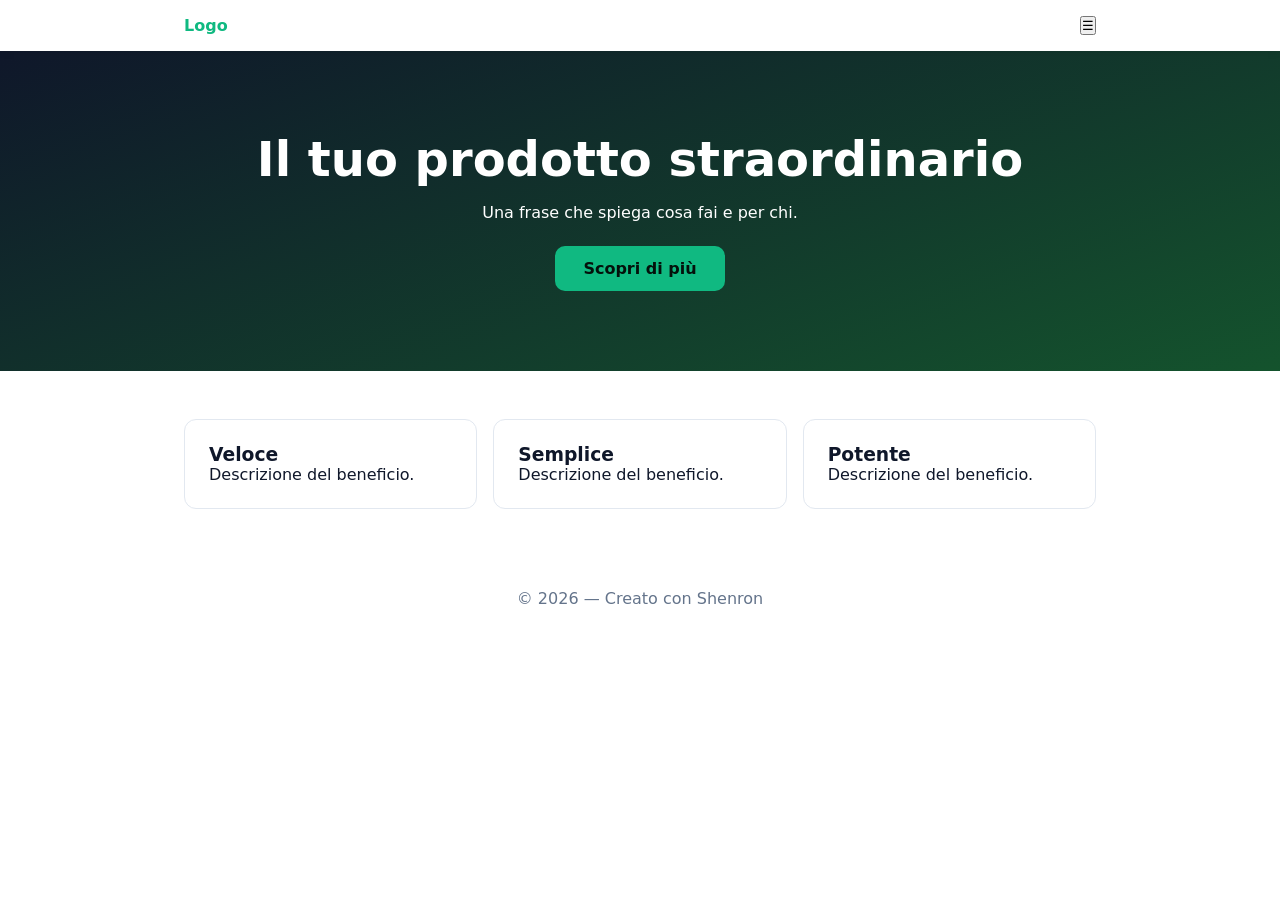
==== index.html @ f8d14a97 "Commit iniziale da Shenron" ====
<!DOCTYPE html>
<html lang="it">
<head>
<meta charset="UTF-8">
<meta name="viewport" content="width=device-width, initial-scale=1.0">
<title>Landing</title>
<link rel="stylesheet" href="style.css">
</head>
<body>
<header>
<nav><span class="logo">Logo</span><button class="menu-btn" aria-label="Menu">☰</button></nav>
</header>
<section class="hero">
<h1>Il tuo prodotto straordinario</h1>
<p>Una frase che spiega cosa fai e per chi.</p>
<a class="cta" href="#features">Scopri di più</a>
</section>
<section id="features" class="grid">
<div class="card"><h3>Veloce</h3><p>Descrizione del beneficio.</p></div>
<div class="card"><h3>Semplice</h3><p>Descrizione del beneficio.</p></div>
<div class="card"><h3>Potente</h3><p>Descrizione del beneficio.</p></div>
</section>
<footer><p>© 2026 — Creato con Shenron</p></footer>
<script src="script.js"></script>
</body>
</html>
---- style.css ----
* { margin: 0; padding: 0; box-sizing: border-box; }
body { font-family: system-ui, sans-serif; color: #0f172a; }
header { position: sticky; top: 0; background: #fff; box-shadow: 0 1px 8px rgba(0,0,0,.08); }
nav { max-width: 960px; margin: 0 auto; display: flex; justify-content: space-between; align-items: center; padding: 1rem 1.5rem; }
.logo { font-weight: 700; color: #10b981; }
.hero { text-align: center; padding: 5rem 1.5rem; background: linear-gradient(160deg, #0f172a, #14532d); color: #fff; }
.hero h1 { font-size: clamp(1.8rem, 5vw, 3rem); margin-bottom: 1rem; }
.cta { display: inline-block; margin-top: 1.5rem; background: #10b981; color: #04110b; padding: .8rem 1.8rem; border-radius: 10px; text-decoration: none; font-weight: 600; }
.grid { display: grid; gap: 1rem; grid-template-columns: repeat(auto-fit, minmax(240px, 1fr)); max-width: 960px; margin: 3rem auto; padding: 0 1.5rem; }
.card { border: 1px solid #e2e8f0; border-radius: 12px; padding: 1.5rem; }
footer { text-align: center; padding: 2rem; color: #64748b; }
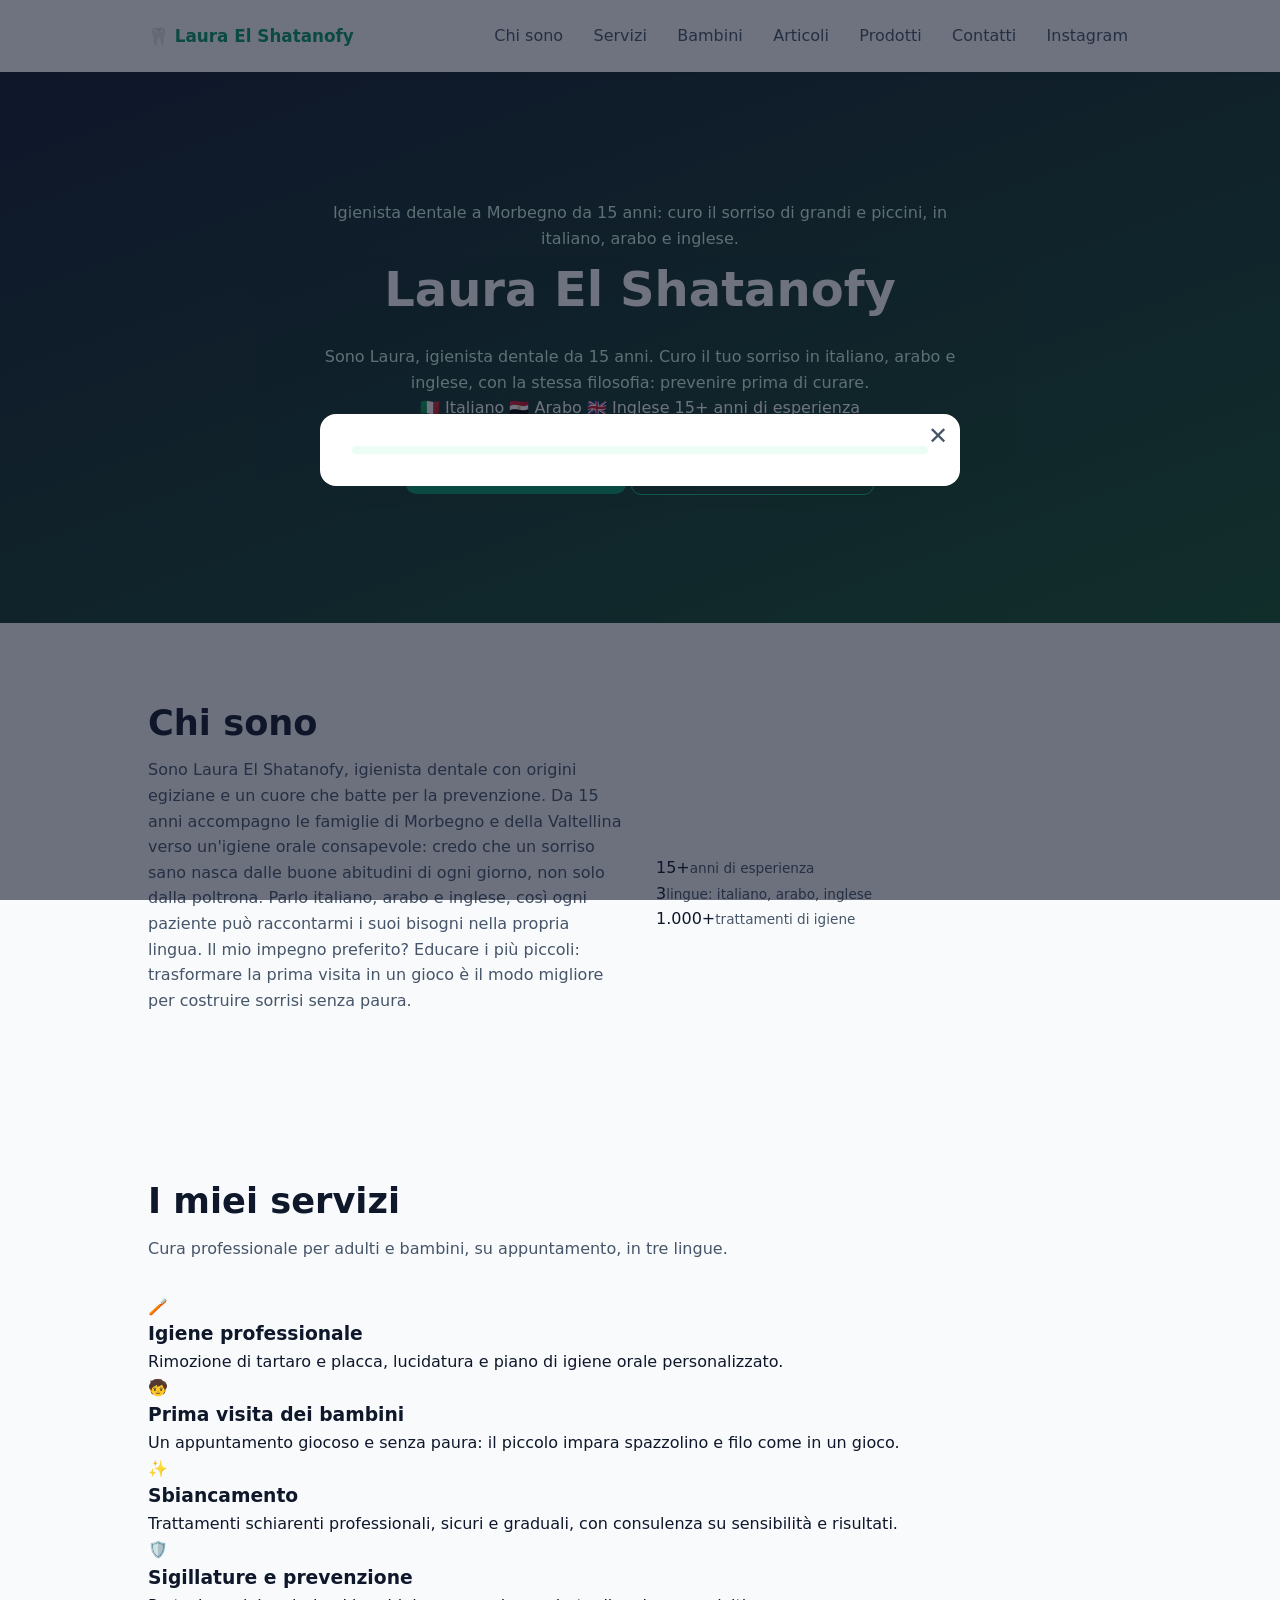
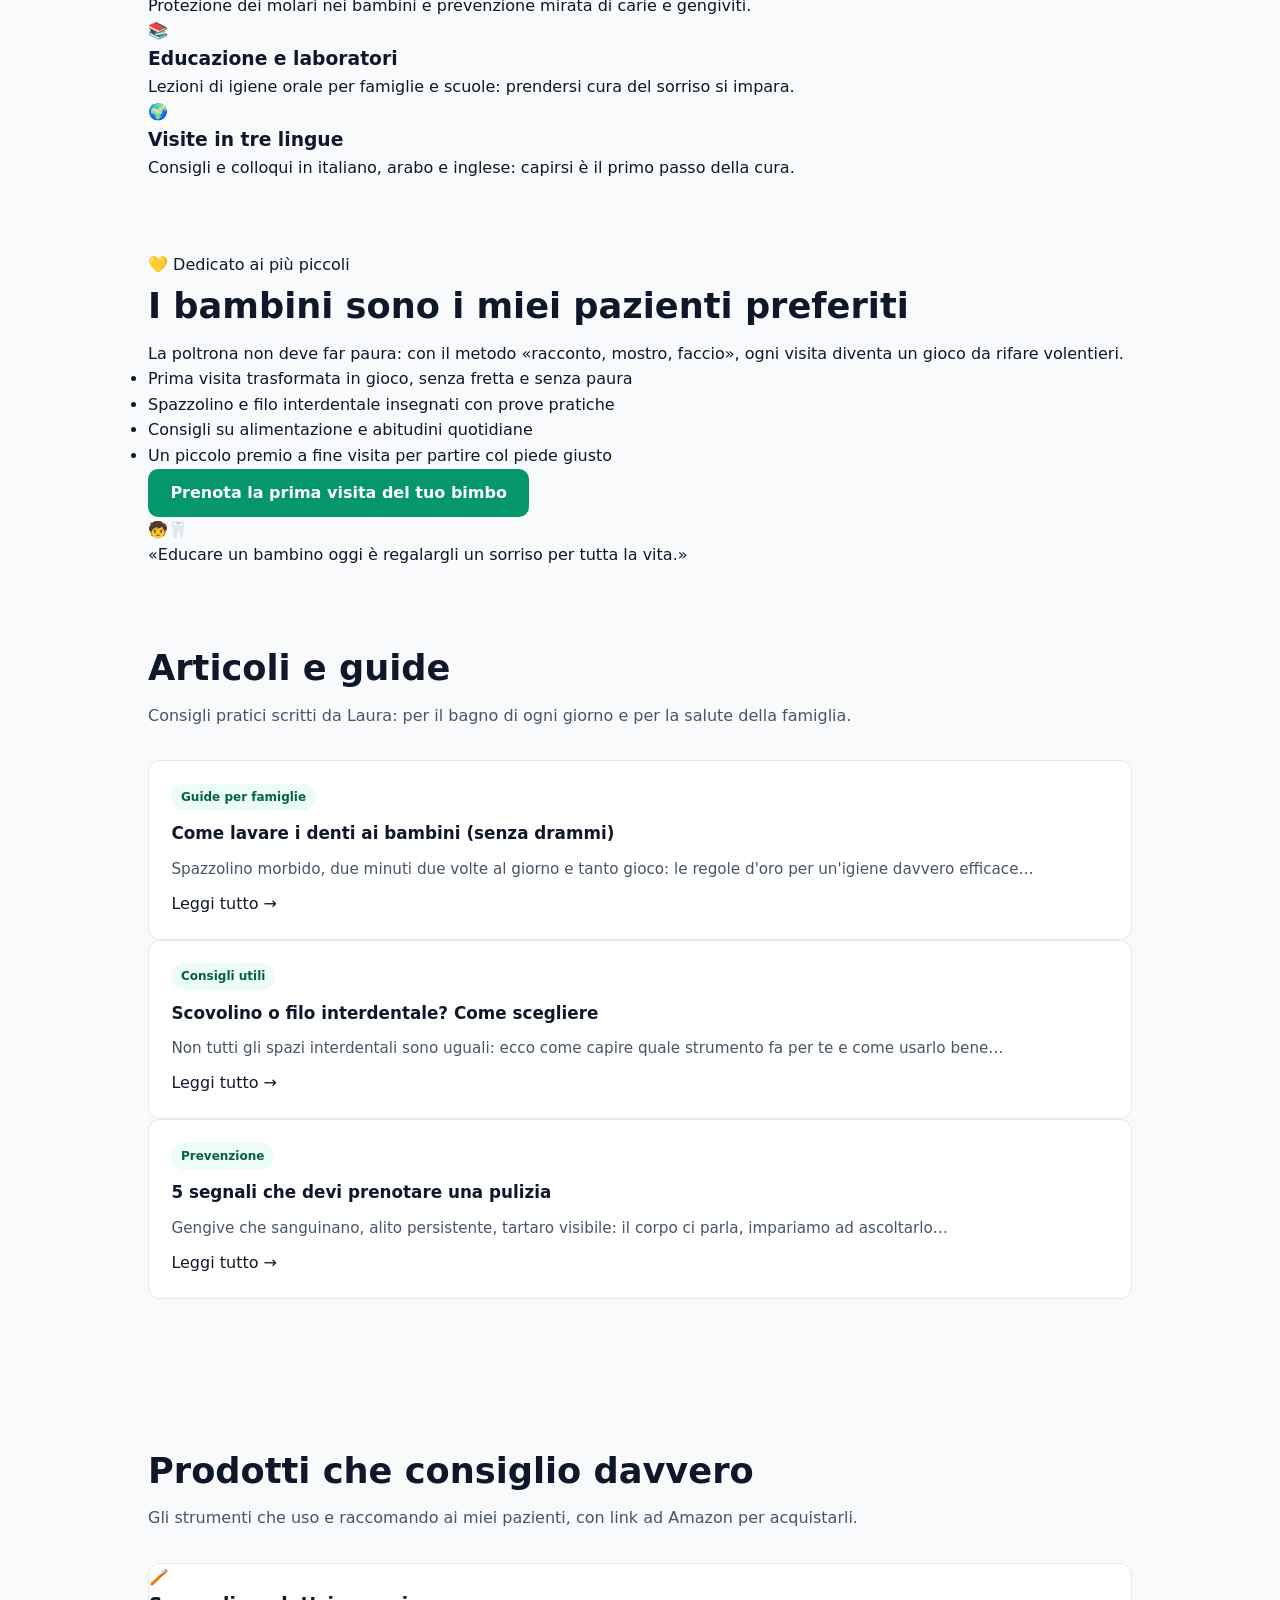
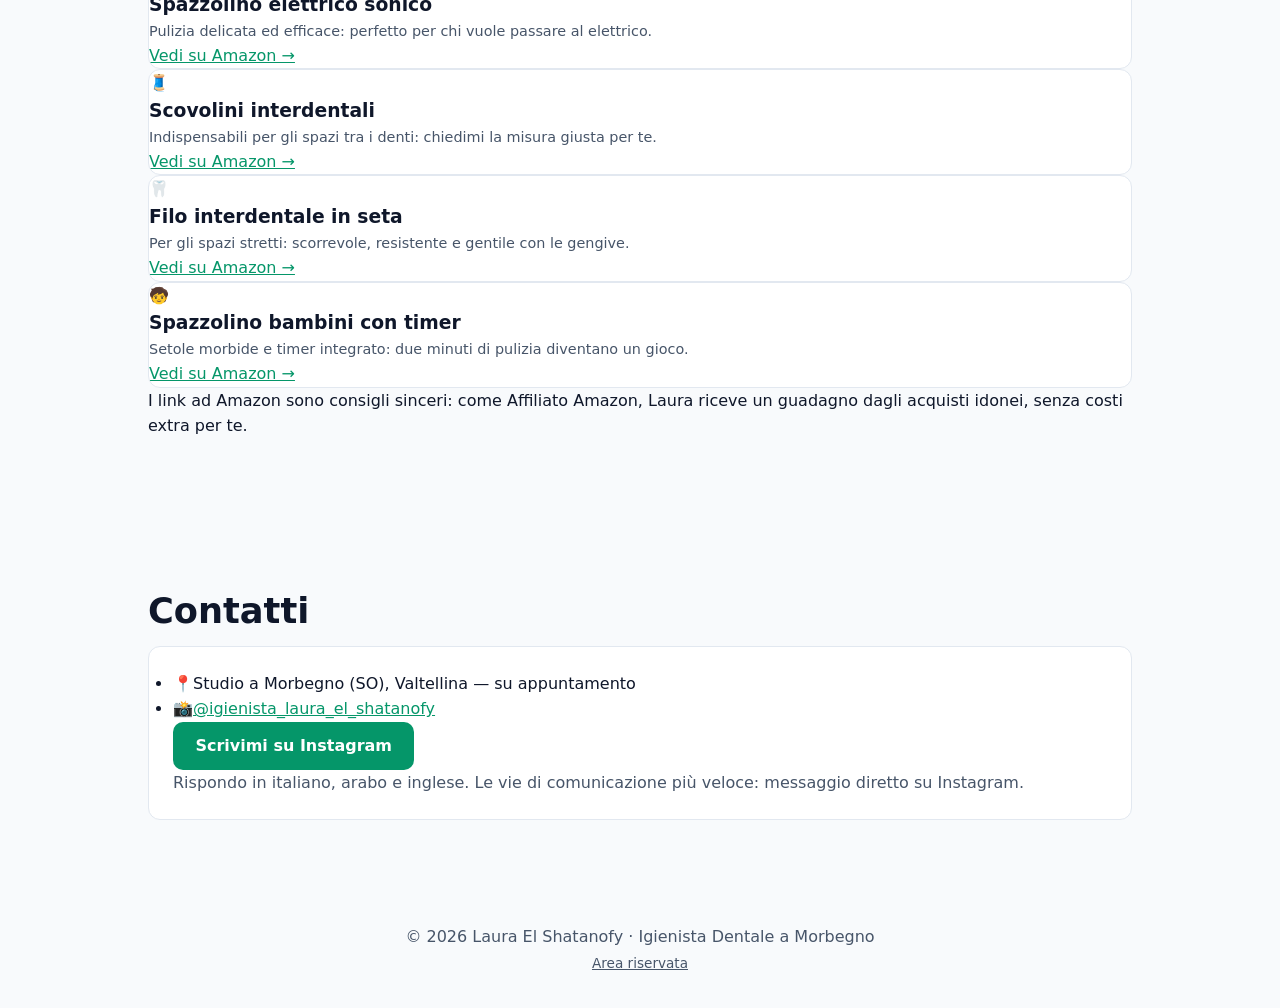
==== commit 12de2808: "Aggiornamento da Shenron" ====
--- a/index.html
+++ b/index.html
@@ -3,24 +3,203 @@
 <head>
 <meta charset="UTF-8">
 <meta name="viewport" content="width=device-width, initial-scale=1.0">
-<title>Landing</title>
+<title>Laura El Shatanofy · Igienista Dentale a Morbegno</title>
+<meta name="description" content="Laura El Shatanofy, igienista dentale a Morbegno da 15 anni. Visite in italiano, arabo e inglese, igiene per adulti e bambini, guide e consigli per un sorriso sano.">
 <link rel="stylesheet" href="style.css">
 </head>
 <body>
-<header>
-<nav><span class="logo">Logo</span><button class="menu-btn" aria-label="Menu">☰</button></nav>
+
+<header class="site-header">
+  <nav class="nav container" aria-label="Navigazione principale">
+    <a class="logo" href="#top">🦷 Laura El&nbsp;Shatanofy</a>
+    <button class="menu-btn" id="menu-btn" aria-label="Apri il menu" aria-expanded="false" aria-controls="nav-links">☰</button>
+    <div class="nav-links" id="nav-links">
+      <a class="nav-link" href="#chi-sono">Chi sono</a>
+      <a class="nav-link" href="#servizi">Servizi</a>
+      <a class="nav-link" href="#bambini">Bambini</a>
+      <a class="nav-link" href="#articoli">Articoli</a>
+      <a class="nav-link" href="#prodotti">Prodotti</a>
+      <a class="nav-link" href="#contatti">Contatti</a>
+      <a class="nav-link nav-cta" href="https://www.instagram.com/igienista_laura_el_shatanofy" target="_blank" rel="noopener">Instagram</a>
+    </div>
+  </nav>
 </header>
-<section class="hero">
-<h1>Il tuo prodotto straordinario</h1>
-<p>Una frase che spiega cosa fai e per chi.</p>
-<a class="cta" href="#features">Scopri di più</a>
-</section>
-<section id="features" class="grid">
-<div class="card"><h3>Veloce</h3><p>Descrizione del beneficio.</p></div>
-<div class="card"><h3>Semplice</h3><p>Descrizione del beneficio.</p></div>
-<div class="card"><h3>Potente</h3><p>Descrizione del beneficio.</p></div>
-</section>
-<footer><p>© 2026 — Creato con Shenron</p></footer>
+
+<main id="top">
+
+  <!-- HERO -->
+  <section class="hero">
+    <p class="badge">📍 Morbegno · Valtellina</p>
+    <h1>Un sorriso sano<br>parla ogni lingua</h1>
+    <p class="hero-tagline" id="tagline">Sono Laura, igienista dentale da 15 anni. Curo il tuo sorriso in italiano, arabo e inglese, con la stessa filosofia: prevenire prima di curare.</p>
+    <div class="chips" aria-label="Lingue parlate">
+      <span class="chip">🇮🇹 Italiano</span>
+      <span class="chip">🇪🇬 Arabo</span>
+      <span class="chip">🇬🇧 Inglese</span>
+      <span class="chip">15+ anni di esperienza</span>
+    </div>
+    <div class="hero-cta">
+      <a class="btn btn--primary" href="#servizi">Scopri i servizi</a>
+      <a class="btn btn--ghost" href="https://www.instagram.com/igienista_laura_el_shatanofy" target="_blank" rel="noopener">Scrivimi su Instagram</a>
+    </div>
+  </section>
+
+  <!-- CHI SONO -->
+  <section class="section" id="chi-sono">
+    <div class="container">
+      <h2 class="section-title">Chi sono</h2>
+      <div class="about-grid">
+        <div class="about-text">
+          <p id="bio">Sono Laura El Shatanofy, igienista dentale con origini egiziane e un cuore che batte per la prevenzione. Da 15 anni accompagno le famiglie di Morbegno e della Valtellina verso un'igiene orale consapevole: credo che un sorriso sano nasca dalle buone abitudini di ogni giorno, non solo dalla poltrona.
+
+Parlo italiano, arabo e inglese, così ogni paziente può raccontarmi i suoi bisogni nella propria lingua. Il mio impegno preferito? Educare i più piccoli: trasformare la prima visita in un gioco è il modo migliore per costruire sorrisi senza paura.</p>
+        </div>
+        <div class="about-stats">
+          <div class="stat"><span class="stat-num">15+</span><span class="stat-label">anni di esperienza</span></div>
+          <div class="stat"><span class="stat-num">3</span><span class="stat-label">lingue: italiano, arabo, inglese</span></div>
+          <div class="stat"><span class="stat-num">1.000+</span><span class="stat-label">trattamenti di igiene</span></div>
+        </div>
+      </div>
+    </div>
+  </section>
+
+  <!-- SERVIZI -->
+  <section class="section section--alt" id="servizi">
+    <div class="container">
+      <h2 class="section-title">I miei servizi</h2>
+      <p class="section-sub">Cura professionale per adulti e bambini, su appuntamento, in tre lingue.</p>
+      <div class="grid">
+        <div class="card"><span class="card-icon">🪥</span><h3>Igiene professionale</h3><p>Rimozione di tartaro e placca, lucidatura e piano di igiene orale personalizzato.</p></div>
+        <div class="card"><span class="card-icon">🧒</span><h3>Prima visita dei bambini</h3><p>Un appuntamento giocoso e senza paura: il piccolo impara spazzolino e filo come in un gioco.</p></div>
+        <div class="card"><span class="card-icon">✨</span><h3>Sbiancamento</h3><p>Trattamenti schiarenti professionali, sicuri e graduali, con consulenza su sensibilità e risultati.</p></div>
+        <div class="card"><span class="card-icon">🛡️</span><h3>Sigillature e prevenzione</h3><p>Protezione dei molari nei bambini e prevenzione mirata di carie e gengiviti.</p></div>
+        <div class="card"><span class="card-icon">📚</span><h3>Educazione e laboratori</h3><p>Lezioni di igiene orale per famiglie e scuole: prendersi cura del sorriso si impara.</p></div>
+        <div class="card"><span class="card-icon">🌍</span><h3>Visite in tre lingue</h3><p>Consigli e colloqui in italiano, arabo e inglese: capirsi è il primo passo della cura.</p></div>
+      </div>
+    </div>
+  </section>
+
+  <!-- BAMBINI -->
+  <section class="kids" id="bambini">
+    <div class="container kids-grid">
+      <div>
+        <p class="badge badge--light">💛 Dedicato ai più piccoli</p>
+        <h2 class="section-title">I bambini sono i miei pazienti preferiti</h2>
+        <p class="kids-intro">La poltrona non deve far paura: con il metodo «racconto, mostro, faccio», ogni visita diventa un gioco da rifare volentieri.</p>
+        <ul class="kids-list">
+          <li>Prima visita trasformata in gioco, senza fretta e senza paura</li>
+          <li>Spazzolino e filo interdentale insegnati con prove pratiche</li>
+          <li>Consigli su alimentazione e abitudini quotidiane</li>
+          <li>Un piccolo premio a fine visita per partire col piede giusto</li>
+        </ul>
+        <a class="btn btn--primary" href="https://www.instagram.com/igienista_laura_el_shatanofy" target="_blank" rel="noopener">Prenota la prima visita del tuo bimbo</a>
+      </div>
+      <div class="kids-panel" aria-hidden="true">
+        <span class="kids-emoji">🧒🦷</span>
+        <p>«Educare un bambino oggi è regalargli un sorriso per tutta la vita.»</p>
+      </div>
+    </div>
+  </section>
+
+  <!-- ARTICOLI -->
+  <section class="section" id="articoli">
+    <div class="container">
+      <h2 class="section-title">Articoli e guide</h2>
+      <p class="section-sub">Consigli pratici scritti da Laura: per il bagno di ogni giorno e per la salute della famiglia.</p>
+      <div class="grid" id="articoli-grid">
+        <article class="article-card" data-id="a1" tabindex="0" role="button" aria-label="Leggi: Come lavare i denti ai bambini (senza drammi)">
+          <p class="article-tag">Guide per famiglie</p>
+          <h3 class="article-title">Come lavare i denti ai bambini (senza drammi)</h3>
+          <p class="article-excerpt">Spazzolino morbido, due minuti due volte al giorno e tanto gioco: le regole d'oro per un'igiene davvero efficace…</p>
+          <span class="article-more">Leggi tutto →</span>
+        </article>
+        <article class="article-card" data-id="a2" tabindex="0" role="button" aria-label="Leggi: Scovolino o filo interdentale? Come scegliere">
+          <p class="article-tag">Consigli utili</p>
+          <h3 class="article-title">Scovolino o filo interdentale? Come scegliere</h3>
+          <p class="article-excerpt">Non tutti gli spazi interdentali sono uguali: ecco come capire quale strumento fa per te e come usarlo bene…</p>
+          <span class="article-more">Leggi tutto →</span>
+        </article>
+        <article class="article-card" data-id="a3" tabindex="0" role="button" aria-label="Leggi: 5 segnali che devi prenotare una pulizia">
+          <p class="article-tag">Prevenzione</p>
+          <h3 class="article-title">5 segnali che devi prenotare una pulizia</h3>
+          <p class="article-excerpt">Gengive che sanguinano, alito persistente, tartaro visibile: il corpo ci parla, impariamo ad ascoltarlo…</p>
+          <span class="article-more">Leggi tutto →</span>
+        </article>
+      </div>
+      <p class="empty" id="articoli-empty" hidden>Nessun articolo pubblicato per ora: torna presto a trovarmi! 😊</p>
+    </div>
+  </section>
+
+  <!-- PRODOTTI CONSIGLIATI -->
+  <section class="section section--alt" id="prodotti">
+    <div class="container">
+      <h2 class="section-title">Prodotti che consiglio davvero</h2>
+      <p class="section-sub">Gli strumenti che uso e raccomando ai miei pazienti, con link ad Amazon per acquistarli.</p>
+      <div class="grid" id="prodotti-grid">
+        <article class="product-card">
+          <div class="product-icon">🪥</div>
+          <h3 class="product-name">Spazzolino elettrico sonico</h3>
+          <p class="product-desc">Pulizia delicata ed efficace: perfetto per chi vuole passare al elettrico.</p>
+          <a class="product-link" href="https://www.amazon.it/s?k=spazzolino+elettrico+sonico" target="_blank" rel="noopener nofollow">Vedi su Amazon →</a>
+        </article>
+        <article class="product-card">
+          <div class="product-icon">🧵</div>
+          <h3 class="product-name">Scovolini interdentali</h3>
+          <p class="product-desc">Indispensabili per gli spazi tra i denti: chiedimi la misura giusta per te.</p>
+          <a class="product-link" href="https://www.amazon.it/s?k=scovolini+interdentali" target="_blank" rel="noopener nofollow">Vedi su Amazon →</a>
+        </article>
+        <article class="product-card">
+          <div class="product-icon">🦷</div>
+          <h3 class="product-name">Filo interdentale in seta</h3>
+          <p class="product-desc">Per gli spazi stretti: scorrevole, resistente e gentile con le gengive.</p>
+          <a class="product-link" href="https://www.amazon.it/s?k=filo+interdentale" target="_blank" rel="noopener nofollow">Vedi su Amazon →</a>
+        </article>
+        <article class="product-card">
+          <div class="product-icon">🧒</div>
+          <h3 class="product-name">Spazzolino bambini con timer</h3>
+          <p class="product-desc">Setole morbide e timer integrato: due minuti di pulizia diventano un gioco.</p>
+          <a class="product-link" href="https://www.amazon.it/s?k=spazzolino+bambini+timer" target="_blank" rel="noopener nofollow">Vedi su Amazon →</a>
+        </article>
+      </div>
+      <p class="affiliate-note">I link ad Amazon sono consigli sinceri: come Affiliato Amazon, Laura riceve un guadagno dagli acquisti idonei, senza costi extra per te.</p>
+    </div>
+  </section>
+
+  <!-- CONTATTI -->
+  <section class="section" id="contatti">
+    <div class="container container--narrow">
+      <h2 class="section-title">Contatti</h2>
+      <div class="contact-card">
+        <ul class="contact-list">
+          <li class="contact-row"><span class="contact-icon">📍</span><span>Studio a Morbegno (SO), Valtellina — su appuntamento</span></li>
+          <li class="contact-row" id="tel-row" hidden><span class="contact-icon">📞</span><a id="tel-link" href=""></a></li>
+          <li class="contact-row" id="email-row" hidden><span class="contact-icon">✉️</span><a id="email-link" href=""></a></li>
+          <li class="contact-row"><span class="contact-icon">📸</span><a href="https://www.instagram.com/igienista_laura_el_shatanofy" target="_blank" rel="noopener">@igienista_laura_el_shatanofy</a></li>
+        </ul>
+        <a class="btn btn--primary" href="https://www.instagram.com/igienista_laura_el_shatanofy" target="_blank" rel="noopener">Scrivimi su Instagram</a>
+        <p class="muted">Rispondo in italiano, arabo e inglese. Le vie di comunicazione più veloce: messaggio diretto su Instagram.</p>
+      </div>
+    </div>
+  </section>
+
+</main>
+
+<footer class="site-footer">
+  <p>© 2026 Laura El Shatanofy · Igienista Dentale a Morbegno</p>
+  <a class="footer-admin" href="admin.html">Area riservata</a>
+</footer>
+
+<!-- MODALE ARTICOLO -->
+<div class="modal" id="articolo-modal" role="dialog" aria-modal="true" aria-labelledby="modal-titolo">
+  <div class="modal-card">
+    <button class="modal-close" id="modal-close" aria-label="Chiudi articolo">✕</button>
+    <p class="article-tag" id="modal-categoria"></p>
+    <h3 id="modal-titolo"></h3>
+    <p class="article-date" id="modal-data"></p>
+    <div class="modal-body" id="modal-testo"></div>
+  </div>
+</div>
+
 <script src="script.js"></script>
 </body>
 </html>
--- a/style.css
+++ b/style.css
@@ -1,11 +1,146 @@
+/* ============ RESET & DESIGN SYSTEM ============ */
+:root {
+  --accent: #10b981;
+  --accent-strong: #059669;
+  --accent-dark: #14532d;
+  --ink: #0f172a;
+  --ink-soft: #475569;
+  --bg: #f8fafc;
+  --card: #ffffff;
+  --line: #e2e8f0;
+  --danger: #b91c1c;
+  --radius: 12px;
+  --shadow: 0 2px 12px rgba(15, 23, 42, .08);
+}
 * { margin: 0; padding: 0; box-sizing: border-box; }
-body { font-family: system-ui, sans-serif; color: #0f172a; }
-header { position: sticky; top: 0; background: #fff; box-shadow: 0 1px 8px rgba(0,0,0,.08); }
-nav { max-width: 960px; margin: 0 auto; display: flex; justify-content: space-between; align-items: center; padding: 1rem 1.5rem; }
-.logo { font-weight: 700; color: #10b981; }
-.hero { text-align: center; padding: 5rem 1.5rem; background: linear-gradient(160deg, #0f172a, #14532d); color: #fff; }
+body { font-family: system-ui, sans-serif; color: var(--ink); background: var(--bg); line-height: 1.6; }
+img { max-width: 100%; display: block; }
+button { font: inherit; cursor: pointer; }
+a { color: var(--accent-strong); }
+a:focus-visible, button:focus-visible { outline: 3px solid var(--accent-strong); outline-offset: 2px; border-radius: 6px; }
+
+/* ============ UTILITIES ============ */
+.container { max-width: 1024px; margin: 0 auto; padding: 0 1.25rem; }
+.section { padding: 3.5rem 0; }
+.section-title { font-size: clamp(1.5rem, 4vw, 2.2rem); margin-bottom: .4rem; }
+.section-sub { color: var(--ink-soft); margin-bottom: 2rem; }
+.muted { color: var(--ink-soft); }
+.hint { font-size: .85rem; color: var(--ink-soft); }
+.msg { padding: .6rem .9rem; border-radius: 8px; font-size: .9rem; background: #ecfdf5; color: #065f46; margin-top: .75rem; }
+.msg--err { background: #fef2f2; color: #991b1b; }
+.empty { color: var(--ink-soft); font-style: italic; padding: .75rem 0; }
+
+/* ============ BOTTONI ============ */
+.btn { display: inline-block; background: var(--accent); color: #04110b; padding: .7rem 1.4rem; border: none; border-radius: 10px; font-weight: 600; text-decoration: none; text-align: center; transition: transform .2s ease-out, background .2s ease-out, color .2s ease-out; }
+.btn:hover { background: var(--accent-strong); color: #fff; transform: translateY(-2px); }
+.btn--primary { background: var(--accent-strong); color: #fff; width: 100%; }
+.btn--primary:hover { background: var(--accent-dark); }
+.btn--ghost { background: transparent; border: 1.5px solid var(--accent); color: var(--accent-strong); }
+.btn--ghost:hover { background: var(--accent); color: #fff; }
+.btn--danger { background: transparent; border: 1.5px solid #fca5a5; color: var(--danger); }
+.btn--danger:hover { background: #fee2e2; color: var(--danger); transform: none; }
+.btn--small { padding: .4rem .8rem; font-size: .85rem; border-radius: 8px; }
+
+/* ============ HEADER SITO ============ */
+.site-header { position: sticky; top: 0; background: var(--card); box-shadow: 0 1px 8px rgba(0, 0, 0, .08); z-index: 50; }
+.nav { display: flex; flex-wrap: wrap; justify-content: space-between; align-items: center; padding: .9rem 1.25rem; gap: .5rem; }
+.logo { font-weight: 700; color: var(--accent-strong); text-decoration: none; font-size: 1.05rem; }
+.menu-btn { background: none; border: 1px solid var(--line); border-radius: 8px; font-size: 1.3rem; padding: .3rem .7rem; color: var(--ink); }
+.nav-links { display: none; flex-direction: column; width: 100%; padding: .5rem 0 1rem; }
+.nav-links.open { display: flex; }
+.nav-link { color: var(--ink-soft); text-decoration: none; padding: .55rem .25rem; transition: color .2s ease-out; }
+.nav-link:hover { color: var(--accent-strong); }
+
+/* ============ HERO ============ */
+.hero { text-align: center; padding: 5rem 1.5rem; background: linear-gradient(160deg, #0f172a, var(--accent-dark)); color: #fff; }
 .hero h1 { font-size: clamp(1.8rem, 5vw, 3rem); margin-bottom: 1rem; }
-.cta { display: inline-block; margin-top: 1.5rem; background: #10b981; color: #04110b; padding: .8rem 1.8rem; border-radius: 10px; text-decoration: none; font-weight: 600; }
-.grid { display: grid; gap: 1rem; grid-template-columns: repeat(auto-fit, minmax(240px, 1fr)); max-width: 960px; margin: 3rem auto; padding: 0 1.5rem; }
-.card { border: 1px solid #e2e8f0; border-radius: 12px; padding: 1.5rem; }
-footer { text-align: center; padding: 2rem; color: #64748b; }
+.hero p { max-width: 640px; margin: 0 auto; color: #d1fae5; }
+.hero .btn { margin-top: 1.5rem; }
+
+/* ============ ABOUT ============ */
+.about-grid { display: grid; gap: 2rem; align-items: center; }
+.about-text p { color: var(--ink-soft); margin-bottom: 1rem; }
+.about-img { border-radius: var(--radius); box-shadow: var(--shadow); object-fit: cover; width: 100%; aspect-ratio: 4 / 3; background: var(--line); }
+.stats { display: flex; flex-wrap: wrap; gap: 1.75rem; margin-top: 1.25rem; }
+.stat-number { display: block; font-size: 1.6rem; font-weight: 700; color: var(--accent-strong); }
+.stat-label { font-size: .85rem; color: var(--ink-soft); }
+.lang-badges { display: flex; flex-wrap: wrap; gap: .5rem; margin-top: .5rem; }
+.lang-badge { background: #ecfdf5; color: #065f46; padding: .3rem .8rem; border-radius: 999px; font-size: .85rem; font-weight: 600; }
+
+/* ============ ARTICOLI ============ */
+.articles-grid { display: grid; gap: 1.25rem; grid-template-columns: repeat(auto-fill, minmax(260px, 1fr)); }
+.article-card { background: var(--card); border: 1px solid var(--line); border-radius: var(--radius); padding: 1.4rem; text-align: left; display: flex; flex-direction: column; gap: .6rem; transition: transform .2s ease-out, box-shadow .2s ease-out; }
+.article-card:hover { transform: translateY(-4px); box-shadow: var(--shadow); }
+.article-tag { align-self: flex-start; background: #ecfdf5; color: #065f46; font-size: .75rem; font-weight: 600; padding: .25rem .6rem; border-radius: 999px; }
+.article-title { font-size: 1.05rem; }
+.article-excerpt { color: var(--ink-soft); font-size: .95rem; flex: 1; }
+.article-card .btn { margin-top: .5rem; }
+
+/* ============ MODALE ARTICOLO ============ */
+.modal { position: fixed; inset: 0; background: rgba(15, 23, 42, .6); display: flex; align-items: center; justify-content: center; padding: 1rem; z-index: 100; }
+.modal[hidden] { display: none; }
+.modal-card { background: var(--card); border-radius: 16px; max-width: 640px; width: 100%; max-height: 85vh; overflow-y: auto; padding: 2rem; position: relative; }
+.modal-close { position: absolute; top: .6rem; right: .75rem; background: none; border: none; font-size: 1.5rem; color: var(--ink-soft); line-height: 1; }
+.modal-title { font-size: 1.4rem; margin-bottom: .35rem; padding-right: 2rem; }
+.modal-meta { font-size: .85rem; color: var(--accent-strong); font-weight: 600; margin-bottom: 1rem; }
+.modal-body p { margin-bottom: .9rem; color: var(--ink-soft); }
+
+/* ============ PRODOTTI CONSIGLIATI ============ */
+.products-grid { display: grid; gap: 1.25rem; grid-template-columns: repeat(auto-fill, minmax(220px, 1fr)); }
+.product-card { background: var(--card); border: 1px solid var(--line); border-radius: var(--radius); overflow: hidden; display: flex; flex-direction: column; transition: transform .2s ease-out, box-shadow .2s ease-out; }
+.product-card:hover { transform: translateY(-4px); box-shadow: var(--shadow); }
+.product-img { aspect-ratio: 4 / 3; object-fit: cover; width: 100%; background: var(--line); }
+.product-body { padding: 1rem; display: flex; flex-direction: column; gap: .5rem; flex: 1; }
+.product-title { font-size: 1rem; }
+.product-desc { font-size: .9rem; color: var(--ink-soft); flex: 1; }
+.product-price { font-weight: 700; color: var(--accent-strong); }
+
+/* ============ CONTATTI & FOOTER ============ */
+.contact-grid { display: grid; gap: 1.25rem; }
+.contact-card { background: var(--card); border: 1px solid var(--line); border-radius: var(--radius); padding: 1.5rem; }
+.contact-card h3 { margin-bottom: .5rem; }
+.social-link { display: inline-flex; align-items: center; gap: .5rem; font-weight: 600; text-decoration: none; }
+.site-footer { text-align: center; padding: 2rem 1rem; color: var(--ink-soft); }
+
+/* ============ ADMIN: LOGIN ============ */
+.admin { background: var(--bg); min-height: 100vh; }
+.admin-login { display: grid; place-items: center; min-height: 100vh; padding: 1.5rem; }
+.login-card { background: var(--card); border: 1px solid var(--line); border-radius: 16px; box-shadow: var(--shadow); padding: 2rem; width: 100%; max-width: 400px; }
+.login-card h1 { font-size: 1.3rem; margin-bottom: .25rem; }
+.login-card .muted { display: block; margin-bottom: 1.25rem; font-size: .95rem; }
+.field { margin-bottom: 1rem; }
+.field label { display: block; font-weight: 600; font-size: .9rem; margin-bottom: .35rem; }
+.field input, .field textarea, .field select { width: 100%; padding: .6rem .8rem; border: 1px solid var(--line); border-radius: 8px; font: inherit; background: #fff; color: var(--ink); }
+.field input:focus-visible, .field textarea:focus-visible, .field select:focus-visible { outline: 2px solid var(--accent); outline-offset: 1px; }
+.field textarea { min-height: 130px; resize: vertical; }
+.footer-admin { text-align: center; padding: 1.5rem; color: var(--ink-soft); font-size: .85rem; }
+
+/* ============ ADMIN: PANNELLO ============ */
+.admin-shell { padding-bottom: 3rem; }
+.admin-header { display: flex; flex-wrap: wrap; gap: .75rem; justify-content: space-between; align-items: center; padding: 1rem 1.25rem; background: var(--card); border-bottom: 1px solid var(--line); position: sticky; top: 0; z-index: 40; }
+.admin-title { font-size: 1.15rem; }
+.admin-header .btn { margin: 0; }
+.admin-main { max-width: 1024px; margin: 0 auto; padding: 1.5rem 1.25rem; }
+.admin-section { background: var(--card); border: 1px solid var(--line); border-radius: var(--radius); padding: 1.5rem; margin-bottom: 1.5rem; }
+.admin-section h2 { font-size: 1.1rem; margin-bottom: 1rem; }
+.admin-grid { display: grid; gap: 1.5rem; }
+.list-item { display: flex; justify-content: space-between; gap: .75rem; align-items: flex-start; padding: .75rem 0; border-top: 1px solid var(--line); }
+.item-info { flex: 1; min-width: 0; }
+.item-title { font-weight: 600; font-size: .95rem; }
+.item-meta { font-size: .8rem; color: var(--ink-soft); }
+.item-actions { display: flex; gap: .5rem; flex-shrink: 0; }
+
+/* ============ RESPONSIVE ============ */
+@media (min-width: 768px) {
+  .menu-btn { display: none; }
+  .nav-links { display: flex; flex-direction: row; width: auto; padding: 0; gap: 1.4rem; }
+  .about-grid { grid-template-columns: 1fr 1fr; }
+  .contact-grid { grid-template-columns: 1fr 1fr; }
+  .admin-grid { grid-template-columns: 1fr 1fr; align-items: start; }
+  .hero { padding: 7rem 2rem; }
+}
+@media (min-width: 1024px) {
+  .section { padding: 4.5rem 0; }
+  .hero { padding: 8rem 2rem; }
+  .btn--primary { width: auto; min-width: 220px; }
+}
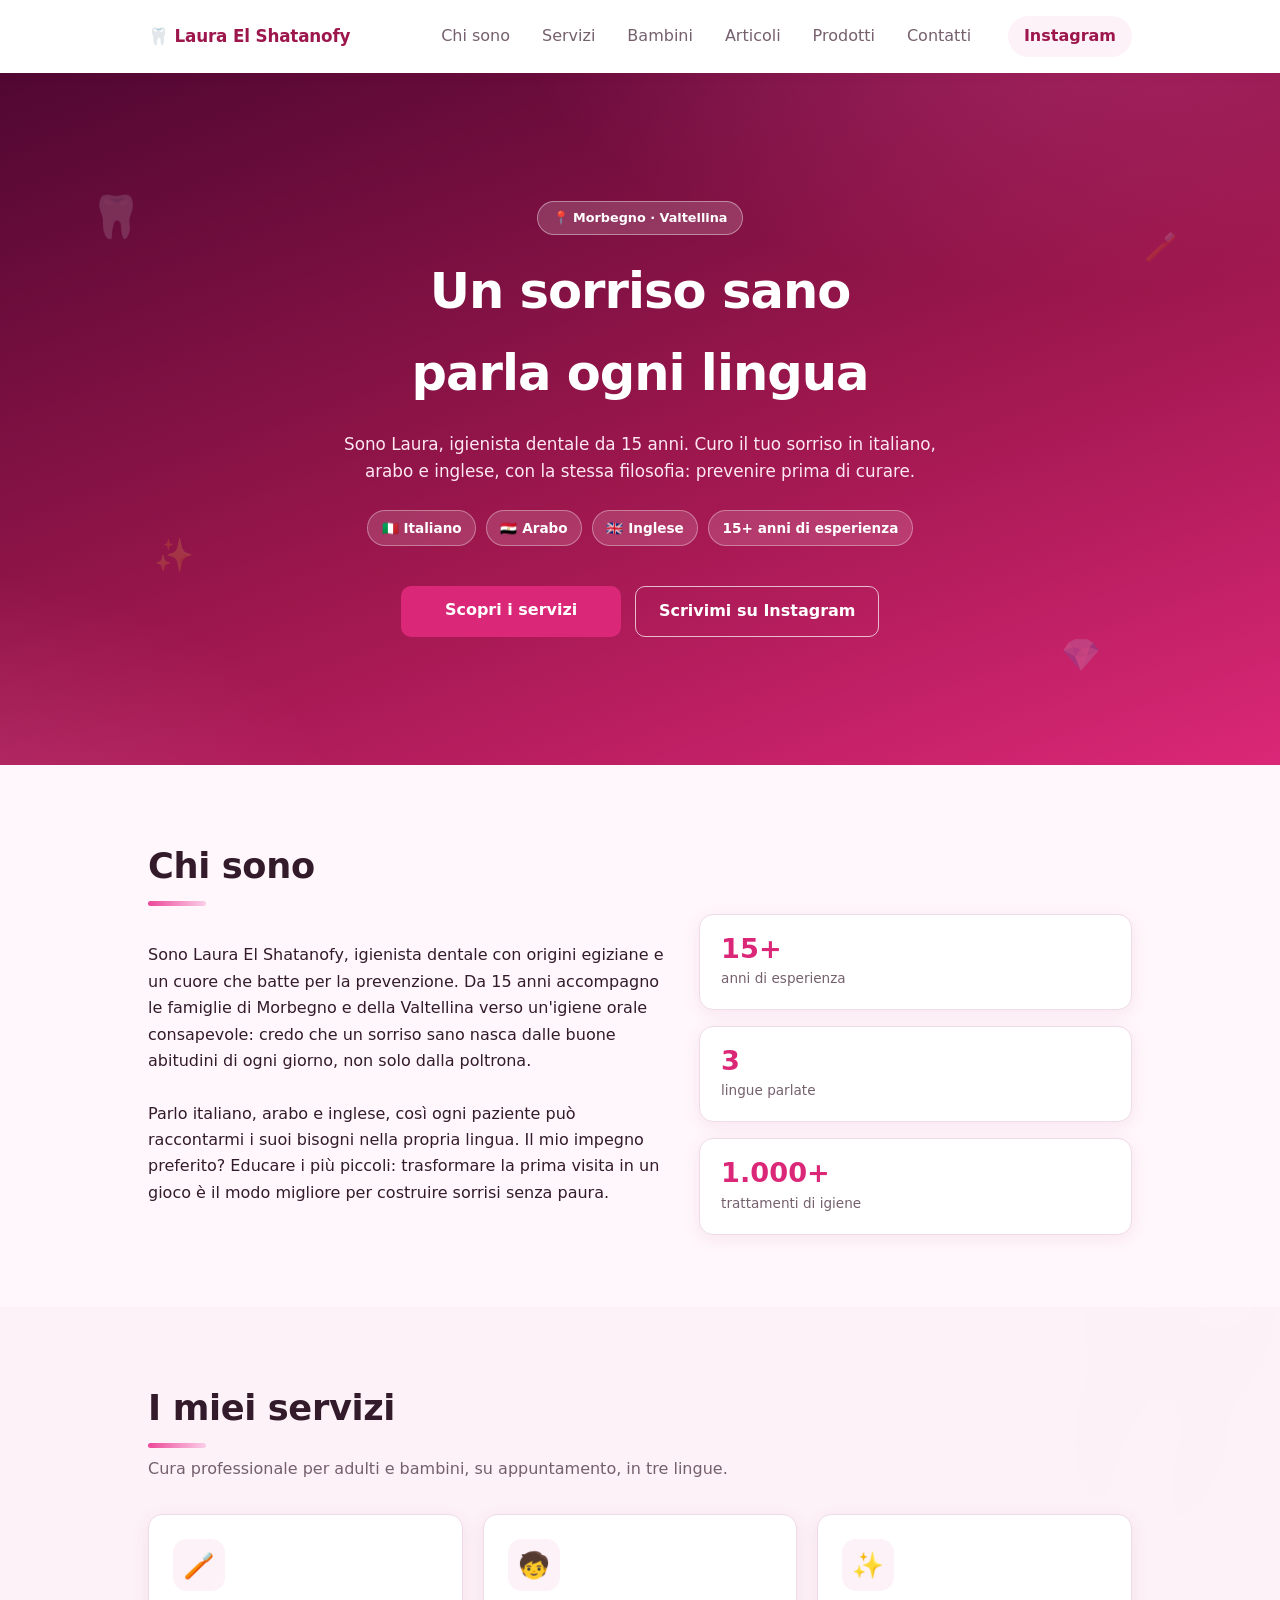
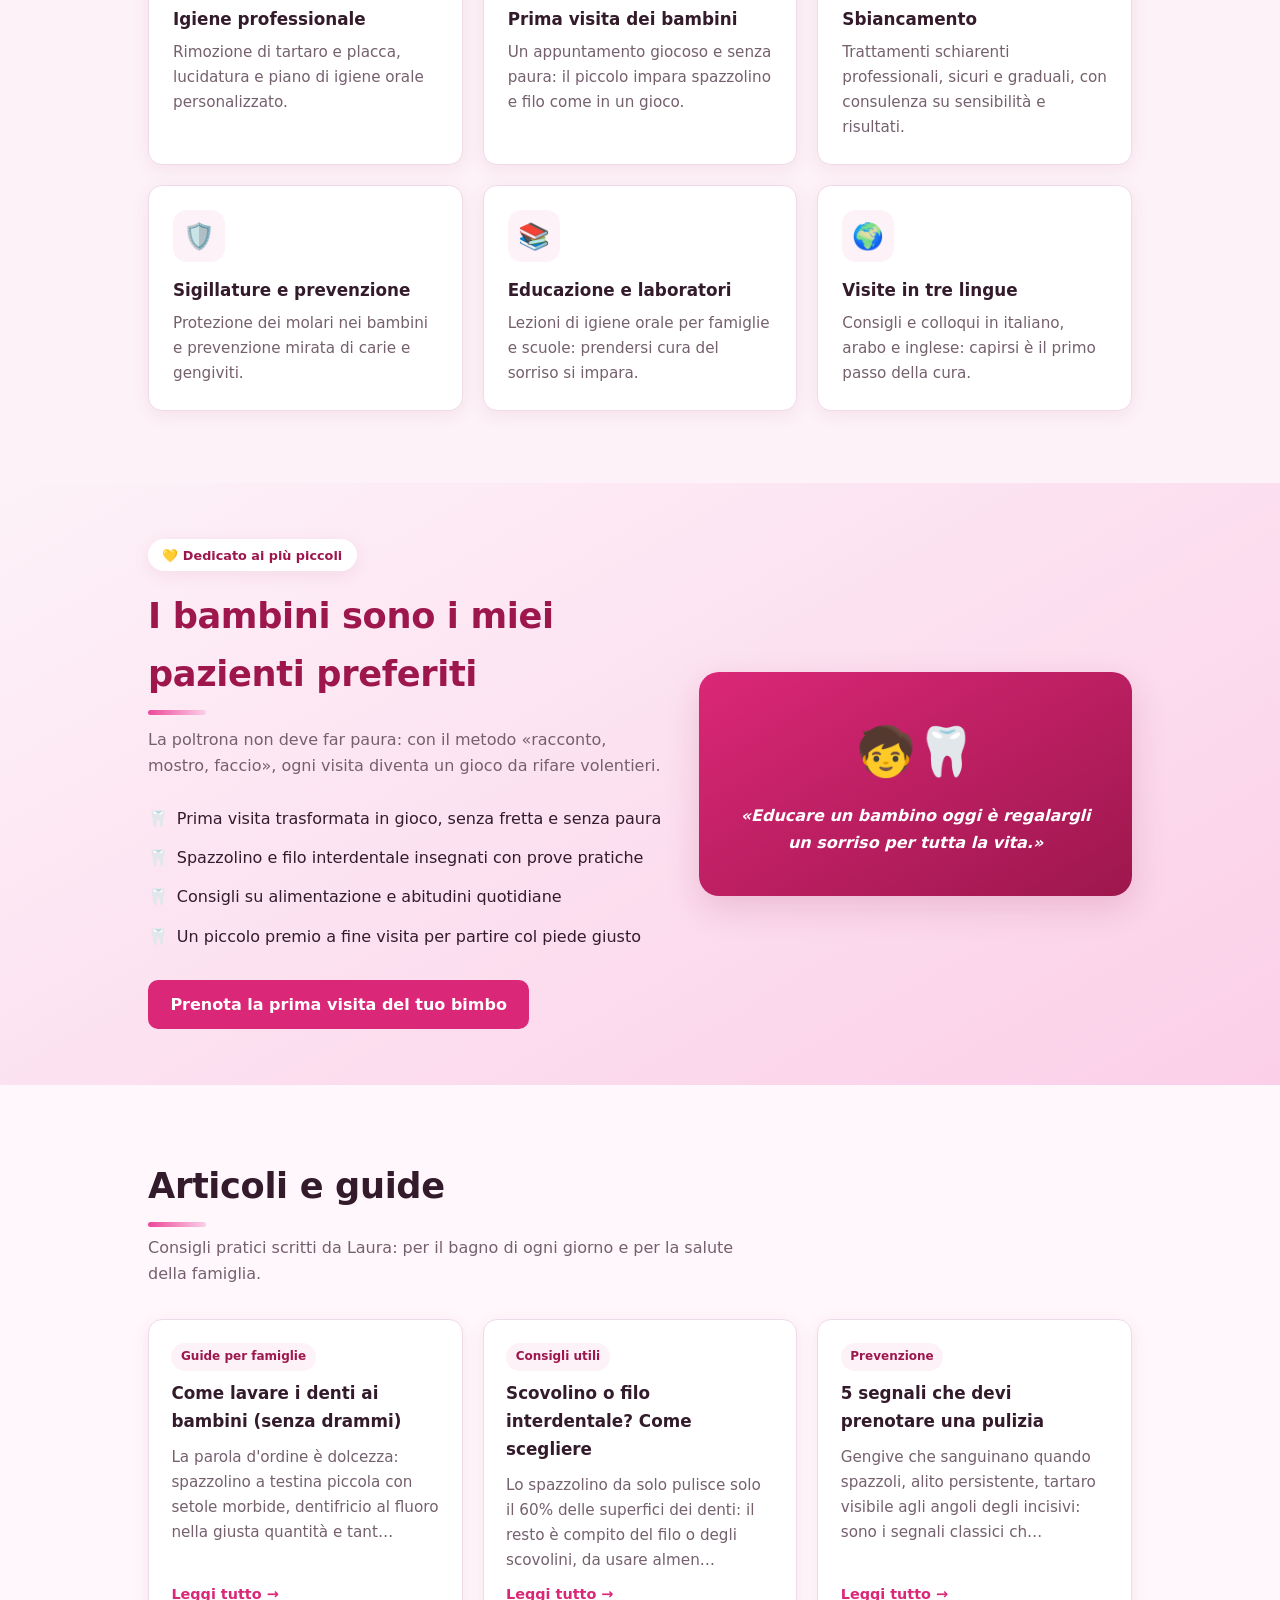
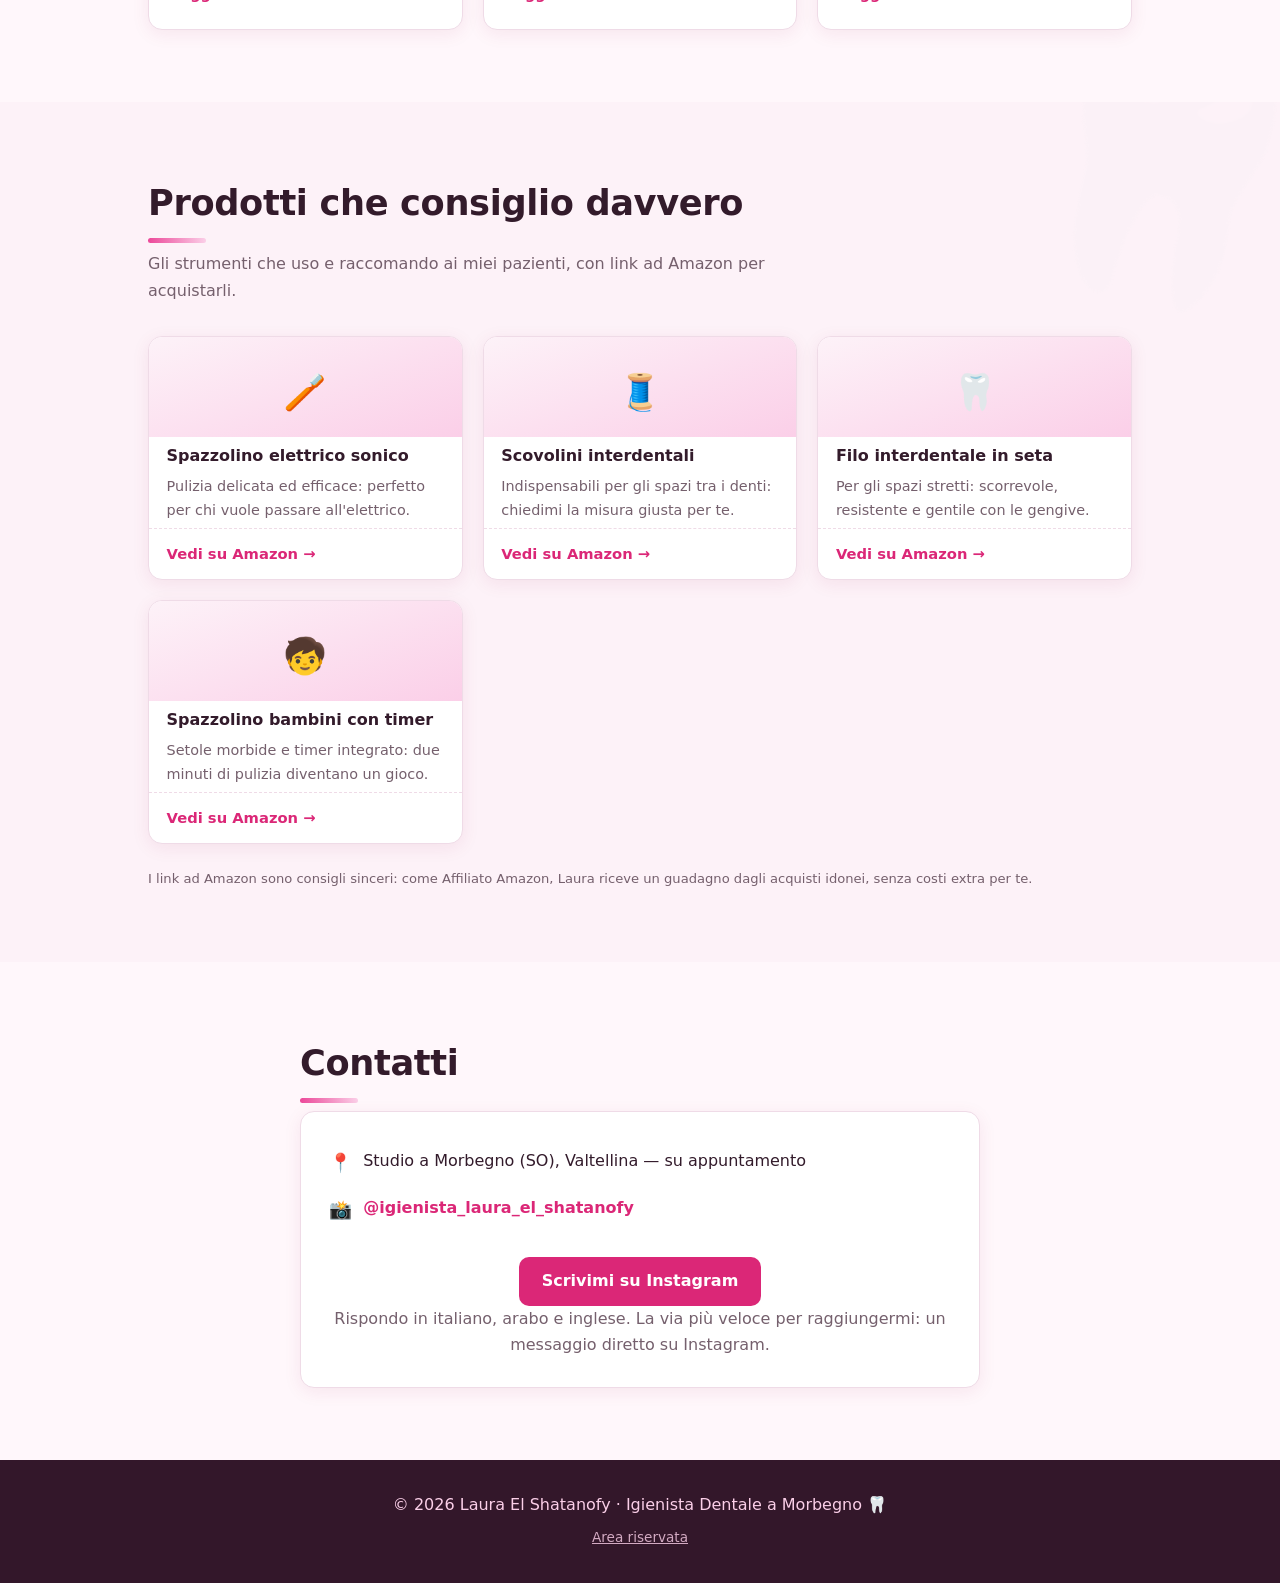
==== commit 4d0b7825: "Aggiornamento da Shenron" ====
--- a/index.html
+++ b/index.html
@@ -29,16 +29,20 @@
 
   <!-- HERO -->
   <section class="hero">
-    <p class="badge">📍 Morbegno · Valtellina</p>
-    <h1>Un sorriso sano<br>parla ogni lingua</h1>
-    <p class="hero-tagline" id="tagline">Sono Laura, igienista dentale da 15 anni. Curo il tuo sorriso in italiano, arabo e inglese, con la stessa filosofia: prevenire prima di curare.</p>
-    <div class="chips" aria-label="Lingue parlate">
+    <span class="float-tooth ft-1" aria-hidden="true">🦷</span>
+    <span class="float-tooth ft-2" aria-hidden="true">✨</span>
+    <span class="float-tooth ft-3" aria-hidden="true">🪥</span>
+    <span class="float-tooth ft-4" aria-hidden="true">💎</span>
+    <p class="badge" data-reveal>📍 Morbegno · Valtellina</p>
+    <h1 data-reveal style="--d:.08s">Un sorriso sano<br><span class="grad">parla ogni lingua</span></h1>
+    <p class="hero-tagline" id="tagline" data-reveal style="--d:.16s">Sono Laura, igienista dentale da 15 anni. Curo il tuo sorriso in italiano, arabo e inglese, con la stessa filosofia: prevenire prima di curare.</p>
+    <div class="chips" aria-label="Lingue parlate" data-reveal style="--d:.24s">
       <span class="chip">🇮🇹 Italiano</span>
       <span class="chip">🇪🇬 Arabo</span>
       <span class="chip">🇬🇧 Inglese</span>
       <span class="chip">15+ anni di esperienza</span>
     </div>
-    <div class="hero-cta">
+    <div class="hero-cta" data-reveal style="--d:.32s">
       <a class="btn btn--primary" href="#servizi">Scopri i servizi</a>
       <a class="btn btn--ghost" href="https://www.instagram.com/igienista_laura_el_shatanofy" target="_blank" rel="noopener">Scrivimi su Instagram</a>
     </div>
@@ -47,16 +51,14 @@
   <!-- CHI SONO -->
   <section class="section" id="chi-sono">
     <div class="container">
-      <h2 class="section-title">Chi sono</h2>
+      <h2 class="section-title" data-reveal>Chi sono</h2>
       <div class="about-grid">
-        <div class="about-text">
-          <p id="bio">Sono Laura El Shatanofy, igienista dentale con origini egiziane e un cuore che batte per la prevenzione. Da 15 anni accompagno le famiglie di Morbegno e della Valtellina verso un'igiene orale consapevole: credo che un sorriso sano nasca dalle buone abitudini di ogni giorno, non solo dalla poltrona.
-
-Parlo italiano, arabo e inglese, così ogni paziente può raccontarmi i suoi bisogni nella propria lingua. Il mio impegno preferito? Educare i più piccoli: trasformare la prima visita in un gioco è il modo migliore per costruire sorrisi senza paura.</p>
+        <div class="about-text" data-reveal style="--d:.1s">
+          <div id="bio"></div>
         </div>
-        <div class="about-stats">
+        <div class="about-stats" data-reveal style="--d:.2s">
           <div class="stat"><span class="stat-num">15+</span><span class="stat-label">anni di esperienza</span></div>
-          <div class="stat"><span class="stat-num">3</span><span class="stat-label">lingue: italiano, arabo, inglese</span></div>
+          <div class="stat"><span class="stat-num">3</span><span class="stat-label">lingue parlate</span></div>
           <div class="stat"><span class="stat-num">1.000+</span><span class="stat-label">trattamenti di igiene</span></div>
         </div>
       </div>
@@ -66,15 +68,15 @@
   <!-- SERVIZI -->
   <section class="section section--alt" id="servizi">
     <div class="container">
-      <h2 class="section-title">I miei servizi</h2>
-      <p class="section-sub">Cura professionale per adulti e bambini, su appuntamento, in tre lingue.</p>
+      <h2 class="section-title" data-reveal>I miei servizi</h2>
+      <p class="section-sub" data-reveal style="--d:.08s">Cura professionale per adulti e bambini, su appuntamento, in tre lingue.</p>
       <div class="grid">
-        <div class="card"><span class="card-icon">🪥</span><h3>Igiene professionale</h3><p>Rimozione di tartaro e placca, lucidatura e piano di igiene orale personalizzato.</p></div>
-        <div class="card"><span class="card-icon">🧒</span><h3>Prima visita dei bambini</h3><p>Un appuntamento giocoso e senza paura: il piccolo impara spazzolino e filo come in un gioco.</p></div>
-        <div class="card"><span class="card-icon">✨</span><h3>Sbiancamento</h3><p>Trattamenti schiarenti professionali, sicuri e graduali, con consulenza su sensibilità e risultati.</p></div>
-        <div class="card"><span class="card-icon">🛡️</span><h3>Sigillature e prevenzione</h3><p>Protezione dei molari nei bambini e prevenzione mirata di carie e gengiviti.</p></div>
-        <div class="card"><span class="card-icon">📚</span><h3>Educazione e laboratori</h3><p>Lezioni di igiene orale per famiglie e scuole: prendersi cura del sorriso si impara.</p></div>
-        <div class="card"><span class="card-icon">🌍</span><h3>Visite in tre lingue</h3><p>Consigli e colloqui in italiano, arabo e inglese: capirsi è il primo passo della cura.</p></div>
+        <div class="card" data-reveal><span class="card-icon">🪥</span><h3>Igiene professionale</h3><p>Rimozione di tartaro e placca, lucidatura e piano di igiene orale personalizzato.</p></div>
+        <div class="card" data-reveal style="--d:.08s"><span class="card-icon">🧒</span><h3>Prima visita dei bambini</h3><p>Un appuntamento giocoso e senza paura: il piccolo impara spazzolino e filo come in un gioco.</p></div>
+        <div class="card" data-reveal style="--d:.16s"><span class="card-icon">✨</span><h3>Sbiancamento</h3><p>Trattamenti schiarenti professionali, sicuri e graduali, con consulenza su sensibilità e risultati.</p></div>
+        <div class="card" data-reveal style="--d:.24s"><span class="card-icon">🛡️</span><h3>Sigillature e prevenzione</h3><p>Protezione dei molari nei bambini e prevenzione mirata di carie e gengiviti.</p></div>
+        <div class="card" data-reveal style="--d:.32s"><span class="card-icon">📚</span><h3>Educazione e laboratori</h3><p>Lezioni di igiene orale per famiglie e scuole: prendersi cura del sorriso si impara.</p></div>
+        <div class="card" data-reveal style="--d:.4s"><span class="card-icon">🌍</span><h3>Visite in tre lingue</h3><p>Consigli e colloqui in italiano, arabo e inglese: capirsi è il primo passo della cura.</p></div>
       </div>
     </div>
   </section>
@@ -82,7 +84,7 @@
   <!-- BAMBINI -->
   <section class="kids" id="bambini">
     <div class="container kids-grid">
-      <div>
+      <div data-reveal>
         <p class="badge badge--light">💛 Dedicato ai più piccoli</p>
         <h2 class="section-title">I bambini sono i miei pazienti preferiti</h2>
         <p class="kids-intro">La poltrona non deve far paura: con il metodo «racconto, mostro, faccio», ogni visita diventa un gioco da rifare volentieri.</p>
@@ -94,7 +96,7 @@
         </ul>
         <a class="btn btn--primary" href="https://www.instagram.com/igienista_laura_el_shatanofy" target="_blank" rel="noopener">Prenota la prima visita del tuo bimbo</a>
       </div>
-      <div class="kids-panel" aria-hidden="true">
+      <div class="kids-panel" aria-hidden="true" data-reveal style="--d:.15s">
         <span class="kids-emoji">🧒🦷</span>
         <p>«Educare un bambino oggi è regalargli un sorriso per tutta la vita.»</p>
       </div>
@@ -104,28 +106,9 @@
   <!-- ARTICOLI -->
   <section class="section" id="articoli">
     <div class="container">
-      <h2 class="section-title">Articoli e guide</h2>
-      <p class="section-sub">Consigli pratici scritti da Laura: per il bagno di ogni giorno e per la salute della famiglia.</p>
-      <div class="grid" id="articoli-grid">
-        <article class="article-card" data-id="a1" tabindex="0" role="button" aria-label="Leggi: Come lavare i denti ai bambini (senza drammi)">
-          <p class="article-tag">Guide per famiglie</p>
-          <h3 class="article-title">Come lavare i denti ai bambini (senza drammi)</h3>
-          <p class="article-excerpt">Spazzolino morbido, due minuti due volte al giorno e tanto gioco: le regole d'oro per un'igiene davvero efficace…</p>
-          <span class="article-more">Leggi tutto →</span>
-        </article>
-        <article class="article-card" data-id="a2" tabindex="0" role="button" aria-label="Leggi: Scovolino o filo interdentale? Come scegliere">
-          <p class="article-tag">Consigli utili</p>
-          <h3 class="article-title">Scovolino o filo interdentale? Come scegliere</h3>
-          <p class="article-excerpt">Non tutti gli spazi interdentali sono uguali: ecco come capire quale strumento fa per te e come usarlo bene…</p>
-          <span class="article-more">Leggi tutto →</span>
-        </article>
-        <article class="article-card" data-id="a3" tabindex="0" role="button" aria-label="Leggi: 5 segnali che devi prenotare una pulizia">
-          <p class="article-tag">Prevenzione</p>
-          <h3 class="article-title">5 segnali che devi prenotare una pulizia</h3>
-          <p class="article-excerpt">Gengive che sanguinano, alito persistente, tartaro visibile: il corpo ci parla, impariamo ad ascoltarlo…</p>
-          <span class="article-more">Leggi tutto →</span>
-        </article>
-      </div>
+      <h2 class="section-title" data-reveal>Articoli e guide</h2>
+      <p class="section-sub" data-reveal style="--d:.08s">Consigli pratici scritti da Laura: per il bagno di ogni giorno e per la salute della famiglia.</p>
+      <div class="grid" id="articoli-grid"></div>
       <p class="empty" id="articoli-empty" hidden>Nessun articolo pubblicato per ora: torna presto a trovarmi! 😊</p>
     </div>
   </section>
@@ -133,34 +116,9 @@
   <!-- PRODOTTI CONSIGLIATI -->
   <section class="section section--alt" id="prodotti">
     <div class="container">
-      <h2 class="section-title">Prodotti che consiglio davvero</h2>
-      <p class="section-sub">Gli strumenti che uso e raccomando ai miei pazienti, con link ad Amazon per acquistarli.</p>
-      <div class="grid" id="prodotti-grid">
-        <article class="product-card">
-          <div class="product-icon">🪥</div>
-          <h3 class="product-name">Spazzolino elettrico sonico</h3>
-          <p class="product-desc">Pulizia delicata ed efficace: perfetto per chi vuole passare al elettrico.</p>
-          <a class="product-link" href="https://www.amazon.it/s?k=spazzolino+elettrico+sonico" target="_blank" rel="noopener nofollow">Vedi su Amazon →</a>
-        </article>
-        <article class="product-card">
-          <div class="product-icon">🧵</div>
-          <h3 class="product-name">Scovolini interdentali</h3>
-          <p class="product-desc">Indispensabili per gli spazi tra i denti: chiedimi la misura giusta per te.</p>
-          <a class="product-link" href="https://www.amazon.it/s?k=scovolini+interdentali" target="_blank" rel="noopener nofollow">Vedi su Amazon →</a>
-        </article>
-        <article class="product-card">
-          <div class="product-icon">🦷</div>
-          <h3 class="product-name">Filo interdentale in seta</h3>
-          <p class="product-desc">Per gli spazi stretti: scorrevole, resistente e gentile con le gengive.</p>
-          <a class="product-link" href="https://www.amazon.it/s?k=filo+interdentale" target="_blank" rel="noopener nofollow">Vedi su Amazon →</a>
-        </article>
-        <article class="product-card">
-          <div class="product-icon">🧒</div>
-          <h3 class="product-name">Spazzolino bambini con timer</h3>
-          <p class="product-desc">Setole morbide e timer integrato: due minuti di pulizia diventano un gioco.</p>
-          <a class="product-link" href="https://www.amazon.it/s?k=spazzolino+bambini+timer" target="_blank" rel="noopener nofollow">Vedi su Amazon →</a>
-        </article>
-      </div>
+      <h2 class="section-title" data-reveal>Prodotti che consiglio davvero</h2>
+      <p class="section-sub" data-reveal style="--d:.08s">Gli strumenti che uso e raccomando ai miei pazienti, con link ad Amazon per acquistarli.</p>
+      <div class="grid grid--products" id="prodotti-grid"></div>
       <p class="affiliate-note">I link ad Amazon sono consigli sinceri: come Affiliato Amazon, Laura riceve un guadagno dagli acquisti idonei, senza costi extra per te.</p>
     </div>
   </section>
@@ -168,8 +126,8 @@
   <!-- CONTATTI -->
   <section class="section" id="contatti">
     <div class="container container--narrow">
-      <h2 class="section-title">Contatti</h2>
-      <div class="contact-card">
+      <h2 class="section-title" data-reveal>Contatti</h2>
+      <div class="contact-card" data-reveal style="--d:.1s">
         <ul class="contact-list">
           <li class="contact-row"><span class="contact-icon">📍</span><span>Studio a Morbegno (SO), Valtellina — su appuntamento</span></li>
           <li class="contact-row" id="tel-row" hidden><span class="contact-icon">📞</span><a id="tel-link" href=""></a></li>
@@ -177,7 +135,7 @@
           <li class="contact-row"><span class="contact-icon">📸</span><a href="https://www.instagram.com/igienista_laura_el_shatanofy" target="_blank" rel="noopener">@igienista_laura_el_shatanofy</a></li>
         </ul>
         <a class="btn btn--primary" href="https://www.instagram.com/igienista_laura_el_shatanofy" target="_blank" rel="noopener">Scrivimi su Instagram</a>
-        <p class="muted">Rispondo in italiano, arabo e inglese. Le vie di comunicazione più veloce: messaggio diretto su Instagram.</p>
+        <p class="muted">Rispondo in italiano, arabo e inglese. La via più veloce per raggiungermi: un messaggio diretto su Instagram.</p>
       </div>
     </div>
   </section>
@@ -185,16 +143,16 @@
 </main>
 
 <footer class="site-footer">
-  <p>© 2026 Laura El Shatanofy · Igienista Dentale a Morbegno</p>
+  <p>© 2026 Laura El Shatanofy · Igienista Dentale a Morbegno 🦷</p>
   <a class="footer-admin" href="admin.html">Area riservata</a>
 </footer>
 
 <!-- MODALE ARTICOLO -->
-<div class="modal" id="articolo-modal" role="dialog" aria-modal="true" aria-labelledby="modal-titolo">
+<div class="modal" id="articolo-modal" role="dialog" aria-modal="true" aria-labelledby="modal-titolo" aria-hidden="true">
   <div class="modal-card">
-    <button class="modal-close" id="modal-close" aria-label="Chiudi articolo">✕</button>
+    <button class="modal-close" id="modal-close" aria-label="Chiudi articolo" type="button">✕</button>
     <p class="article-tag" id="modal-categoria"></p>
-    <h3 id="modal-titolo"></h3>
+    <h3 class="modal-titolo" id="modal-titolo"></h3>
     <p class="article-date" id="modal-data"></p>
     <div class="modal-body" id="modal-testo"></div>
   </div>
--- a/style.css
+++ b/style.css
@@ -1,146 +1,483 @@
-/* ============ RESET & DESIGN SYSTEM ============ */
+/* ============================================================
+   Laura El Shatanofy — style.css
+   Design system rosa, mobile-first, animazioni leggere.
+   ============================================================ */
+
+/* ============ RESET & VARIABILI ============ */
+* { margin: 0; padding: 0; box-sizing: border-box; }
+[hidden] { display: none !important; }
+
 :root {
-  --accent: #10b981;
-  --accent-strong: #059669;
-  --accent-dark: #14532d;
-  --ink: #0f172a;
-  --ink-soft: #475569;
-  --bg: #f8fafc;
+  --accent: #ec4899;
+  --accent-strong: #db2777;
+  --accent-dark: #9d174d;
+  --accent-soft: #fbcfe8;
+  --accent-softer: #fdf2f8;
+  --ink: #331b2b;
+  --ink-soft: #75606d;
+  --bg: #fff7fb;
   --card: #ffffff;
-  --line: #e2e8f0;
+  --line: #efdbe7;
   --danger: #b91c1c;
-  --radius: 12px;
-  --shadow: 0 2px 12px rgba(15, 23, 42, .08);
-}
-* { margin: 0; padding: 0; box-sizing: border-box; }
-body { font-family: system-ui, sans-serif; color: var(--ink); background: var(--bg); line-height: 1.6; }
+  --radius: 14px;
+  --shadow: 0 4px 18px rgba(154, 23, 77, .08);
+  --shadow-lg: 0 12px 34px rgba(154, 23, 77, .16);
+}
+
+html { scroll-behavior: smooth; }
+body {
+  font-family: system-ui, -apple-system, "Segoe UI", sans-serif;
+  color: var(--ink);
+  background: var(--bg);
+  line-height: 1.65;
+}
 img { max-width: 100%; display: block; }
 button { font: inherit; cursor: pointer; }
 a { color: var(--accent-strong); }
-a:focus-visible, button:focus-visible { outline: 3px solid var(--accent-strong); outline-offset: 2px; border-radius: 6px; }
+a:focus-visible, button:focus-visible, [tabindex]:focus-visible {
+  outline: 3px solid var(--accent);
+  outline-offset: 2px;
+  border-radius: 6px;
+}
 
 /* ============ UTILITIES ============ */
 .container { max-width: 1024px; margin: 0 auto; padding: 0 1.25rem; }
+.container--narrow { max-width: 720px; }
 .section { padding: 3.5rem 0; }
-.section-title { font-size: clamp(1.5rem, 4vw, 2.2rem); margin-bottom: .4rem; }
-.section-sub { color: var(--ink-soft); margin-bottom: 2rem; }
+.section-title { font-size: clamp(1.5rem, 4vw, 2.2rem); margin-bottom: .5rem; letter-spacing: -.01em; }
+.section-title::after {
+  content: "";
+  display: block;
+  width: 58px; height: 5px;
+  border-radius: 999px;
+  margin-top: .4rem;
+  background: linear-gradient(90deg, var(--accent), var(--accent-soft));
+}
+.section-sub { color: var(--ink-soft); margin-bottom: 2rem; max-width: 620px; }
+.section--alt { background: var(--accent-softer); position: relative; overflow: hidden; }
+.section--alt::before {
+  content: "🦷";
+  position: absolute;
+  top: -3rem; right: -2rem;
+  font-size: 15rem; line-height: 1;
+  opacity: .05;
+  transform: rotate(14deg);
+  pointer-events: none;
+}
+.section--alt .section-title, .section--alt .section-sub { position: relative; }
 .muted { color: var(--ink-soft); }
 .hint { font-size: .85rem; color: var(--ink-soft); }
-.msg { padding: .6rem .9rem; border-radius: 8px; font-size: .9rem; background: #ecfdf5; color: #065f46; margin-top: .75rem; }
+.msg { padding: .6rem .9rem; border-radius: 8px; font-size: .9rem; background: var(--accent-softer); color: var(--accent-dark); margin-top: .75rem; }
+.msg:empty { display: none; }
 .msg--err { background: #fef2f2; color: #991b1b; }
 .empty { color: var(--ink-soft); font-style: italic; padding: .75rem 0; }
 
 /* ============ BOTTONI ============ */
-.btn { display: inline-block; background: var(--accent); color: #04110b; padding: .7rem 1.4rem; border: none; border-radius: 10px; font-weight: 600; text-decoration: none; text-align: center; transition: transform .2s ease-out, background .2s ease-out, color .2s ease-out; }
-.btn:hover { background: var(--accent-strong); color: #fff; transform: translateY(-2px); }
-.btn--primary { background: var(--accent-strong); color: #fff; width: 100%; }
+.btn {
+  display: inline-block;
+  background: var(--accent);
+  color: #fff;
+  padding: .7rem 1.4rem;
+  border: none; border-radius: 10px;
+  font-weight: 600; text-decoration: none; text-align: center;
+  transition: transform .2s ease-out, background .2s ease-out, box-shadow .2s ease-out;
+}
+.btn:hover { background: var(--accent-strong); transform: translateY(-2px); box-shadow: var(--shadow); }
+.btn--primary { background: var(--accent-strong); width: 100%; }
 .btn--primary:hover { background: var(--accent-dark); }
-.btn--ghost { background: transparent; border: 1.5px solid var(--accent); color: var(--accent-strong); }
-.btn--ghost:hover { background: var(--accent); color: #fff; }
+.btn--ghost { background: transparent; border: 1.5px solid rgba(255, 255, 255, .7); color: #fff; }
+.btn--ghost:hover { background: rgba(255, 255, 255, .16); }
+.btn--outline { background: var(--card); border: 1.5px solid var(--line); color: var(--accent-dark); }
+.btn--outline:hover { border-color: var(--accent); color: var(--accent-strong); background: var(--card); }
 .btn--danger { background: transparent; border: 1.5px solid #fca5a5; color: var(--danger); }
-.btn--danger:hover { background: #fee2e2; color: var(--danger); transform: none; }
+.btn--danger:hover { background: #fee2e2; color: var(--danger); transform: none; box-shadow: none; }
 .btn--small { padding: .4rem .8rem; font-size: .85rem; border-radius: 8px; }
 
-/* ============ HEADER SITO ============ */
-.site-header { position: sticky; top: 0; background: var(--card); box-shadow: 0 1px 8px rgba(0, 0, 0, .08); z-index: 50; }
+/* ============ HEADER ============ */
+.site-header {
+  position: sticky; top: 0; z-index: 50;
+  background: rgba(255, 255, 255, .92);
+  backdrop-filter: blur(8px);
+  box-shadow: 0 1px 10px rgba(154, 23, 77, .08);
+}
 .nav { display: flex; flex-wrap: wrap; justify-content: space-between; align-items: center; padding: .9rem 1.25rem; gap: .5rem; }
-.logo { font-weight: 700; color: var(--accent-strong); text-decoration: none; font-size: 1.05rem; }
-.menu-btn { background: none; border: 1px solid var(--line); border-radius: 8px; font-size: 1.3rem; padding: .3rem .7rem; color: var(--ink); }
-.nav-links { display: none; flex-direction: column; width: 100%; padding: .5rem 0 1rem; }
+.logo { font-weight: 800; color: var(--accent-dark); text-decoration: none; font-size: 1.05rem; letter-spacing: -.01em; }
+.menu-btn { background: #fff; border: 1px solid var(--line); border-radius: 10px; font-size: 1.25rem; padding: .3rem .7rem; color: var(--ink); }
+.nav-links { display: none; flex-direction: column; width: 100%; padding: .4rem 0 .8rem; }
 .nav-links.open { display: flex; }
-.nav-link { color: var(--ink-soft); text-decoration: none; padding: .55rem .25rem; transition: color .2s ease-out; }
+.nav-link { color: var(--ink-soft); text-decoration: none; padding: .55rem .3rem; font-weight: 500; transition: color .2s ease-out; }
 .nav-link:hover { color: var(--accent-strong); }
+.nav-link.nav-cta { background: var(--accent-softer); color: var(--accent-dark); border-radius: 999px; padding: .45rem 1rem; font-weight: 700; }
+.nav-link.nav-cta:hover { background: var(--accent-soft); }
 
 /* ============ HERO ============ */
-.hero { text-align: center; padding: 5rem 1.5rem; background: linear-gradient(160deg, #0f172a, var(--accent-dark)); color: #fff; }
-.hero h1 { font-size: clamp(1.8rem, 5vw, 3rem); margin-bottom: 1rem; }
-.hero p { max-width: 640px; margin: 0 auto; color: #d1fae5; }
-.hero .btn { margin-top: 1.5rem; }
-
-/* ============ ABOUT ============ */
+.hero {
+  position: relative; overflow: hidden;
+  text-align: center;
+  padding: 5rem 1.5rem;
+  color: #fff;
+  background:
+    radial-gradient(60rem 30rem at 85% -10%, rgba(236, 72, 153, .35), transparent 60%),
+    radial-gradient(50rem 28rem at -10% 110%, rgba(244, 114, 182, .25), transparent 60%),
+    linear-gradient(160deg, #500732, var(--accent-dark) 55%, var(--accent-strong));
+}
+.hero h1 { font-size: clamp(1.9rem, 5.5vw, 3.1rem); margin-bottom: 1rem; letter-spacing: -.02em; }
+.hero-tagline { max-width: 640px; margin: 0 auto; color: #fde7f2; font-size: 1.05rem; }
+.hero .btn { margin-top: .5rem; }
+.hero-cta { display: flex; flex-wrap: wrap; gap: .9rem; justify-content: center; margin-top: 2rem; }
+@media (max-width: 767px) { .hero-cta .btn { width: 100%; } }
+
+/* denti decorativi fluttuanti */
+.float-tooth {
+  position: absolute;
+  font-size: 2rem;
+  opacity: .16;
+  pointer-events: none;
+  user-select: none;
+  animation: floatY 7s ease-in-out infinite;
+}
+.float-tooth.ft-1 { top: 16%; left: 7%; font-size: 2.6rem; }
+.float-tooth:nth-of-type(2) { top: 66%; left: 12%; animation-delay: 1.4s; }
+.float-tooth:nth-of-type(3) { top: 22%; right: 8%; left: auto; animation-delay: 2.2s; font-size: 1.7rem; }
+.float-tooth:nth-of-type(4) { bottom: 12%; right: 14%; left: auto; animation-delay: .8s; }
+@keyframes floatY {
+  0%, 100% { transform: translateY(0) rotate(-6deg); }
+  50% { transform: translateY(-16px) rotate(8deg); }
+}
+
+/* ============ BADGE & CHIPS ============ */
+.badge {
+  display: inline-block;
+  background: var(--accent-soft);
+  color: var(--accent-dark);
+  font-size: .8rem; font-weight: 700;
+  padding: .35rem .9rem;
+  border-radius: 999px;
+  margin-bottom: 1rem;
+}
+.hero .badge { background: rgba(255, 255, 255, .16); border: 1px solid rgba(255, 255, 255, .4); color: #fff; }
+.badge--light { background: #fff; color: var(--accent-dark); box-shadow: var(--shadow); }
+.chips { display: flex; flex-wrap: wrap; gap: .6rem; justify-content: center; margin-top: 1.5rem; }
+.chip {
+  background: rgba(255, 255, 255, .14);
+  border: 1px solid rgba(255, 255, 255, .35);
+  color: #fff;
+  padding: .35rem .85rem;
+  border-radius: 999px;
+  font-size: .85rem; font-weight: 600;
+  transition: transform .2s ease-out, background .2s ease-out;
+}
+.chip:hover { transform: translateY(-2px); background: rgba(255, 255, 255, .26); }
+
+/* ============ REVEAL ON SCROLL ============ */
+[data-reveal] {
+  opacity: 0;
+  transform: translateY(18px);
+  transition: opacity .55s ease-out, transform .55s ease-out;
+  transition-delay: var(--d, 0s);
+}
+[data-reveal].in { opacity: 1; transform: none; }
+
+/* ============ CHI SONO ============ */
 .about-grid { display: grid; gap: 2rem; align-items: center; }
-.about-text p { color: var(--ink-soft); margin-bottom: 1rem; }
-.about-img { border-radius: var(--radius); box-shadow: var(--shadow); object-fit: cover; width: 100%; aspect-ratio: 4 / 3; background: var(--line); }
-.stats { display: flex; flex-wrap: wrap; gap: 1.75rem; margin-top: 1.25rem; }
-.stat-number { display: block; font-size: 1.6rem; font-weight: 700; color: var(--accent-strong); }
+.about-text p { color: var(--ink-soft); }
+.about-stats { display: grid; gap: 1rem; }
+.stat {
+  background: var(--card);
+  border: 1px solid var(--line);
+  border-radius: var(--radius);
+  padding: 1.1rem 1.3rem;
+  box-shadow: var(--shadow);
+  transition: transform .2s ease-out;
+}
+.stat:hover { transform: translateY(-3px); }
+.stat-num { display: block; font-size: 1.7rem; font-weight: 800; color: var(--accent-strong); line-height: 1.2; }
 .stat-label { font-size: .85rem; color: var(--ink-soft); }
-.lang-badges { display: flex; flex-wrap: wrap; gap: .5rem; margin-top: .5rem; }
-.lang-badge { background: #ecfdf5; color: #065f46; padding: .3rem .8rem; border-radius: 999px; font-size: .85rem; font-weight: 600; }
+
+/* ============ GRIGLIA SERVIZI ============ */
+.grid { display: grid; gap: 1.25rem; grid-template-columns: repeat(auto-fill, minmax(250px, 1fr)); }
+.card {
+  background: var(--card);
+  border: 1px solid var(--line);
+  border-radius: var(--radius);
+  padding: 1.5rem;
+  box-shadow: var(--shadow);
+  transition: transform .2s ease-out, box-shadow .2s ease-out, border-color .2s ease-out;
+}
+.card:hover { transform: translateY(-5px); box-shadow: var(--shadow-lg); border-color: var(--accent-soft); }
+.card-icon {
+  display: inline-grid; place-items: center;
+  width: 52px; height: 52px;
+  font-size: 1.6rem;
+  border-radius: 14px;
+  background: var(--accent-softer);
+  margin-bottom: .9rem;
+}
+.card h3 { font-size: 1.05rem; margin-bottom: .4rem; }
+.card p { font-size: .95rem; color: var(--ink-soft); }
+
+/* ============ BAMBINI ============ */
+.kids { background: linear-gradient(150deg, var(--accent-softer), var(--accent-soft)); padding: 3.5rem 0; }
+.kids-grid { display: grid; gap: 2rem; align-items: center; }
+.kids .section-title { color: var(--accent-dark); }
+.kids-intro { color: var(--ink-soft); margin: .75rem 0 1.25rem; }
+.kids-list { list-style: none; margin-bottom: 1.5rem; }
+.kids-list li { padding: .4rem 0; color: var(--ink); }
+.kids-list li::before { content: "🦷"; margin-right: .55rem; }
+.kids-panel {
+  background: linear-gradient(150deg, var(--accent-strong), var(--accent-dark));
+  color: #fff;
+  border-radius: 20px;
+  padding: 2.5rem 2rem;
+  text-align: center;
+  box-shadow: var(--shadow-lg);
+}
+.kids-emoji { display: block; font-size: 3rem; margin-bottom: .75rem; }
+.kids-panel p { font-style: italic; font-weight: 600; }
 
 /* ============ ARTICOLI ============ */
-.articles-grid { display: grid; gap: 1.25rem; grid-template-columns: repeat(auto-fill, minmax(260px, 1fr)); }
-.article-card { background: var(--card); border: 1px solid var(--line); border-radius: var(--radius); padding: 1.4rem; text-align: left; display: flex; flex-direction: column; gap: .6rem; transition: transform .2s ease-out, box-shadow .2s ease-out; }
-.article-card:hover { transform: translateY(-4px); box-shadow: var(--shadow); }
-.article-tag { align-self: flex-start; background: #ecfdf5; color: #065f46; font-size: .75rem; font-weight: 600; padding: .25rem .6rem; border-radius: 999px; }
+.article-card {
+  background: var(--card);
+  border: 1px solid var(--line);
+  border-radius: var(--radius);
+  padding: 1.4rem;
+  display: flex; flex-direction: column; gap: .6rem;
+  box-shadow: var(--shadow);
+  cursor: pointer;
+  transition: transform .2s ease-out, box-shadow .2s ease-out, border-color .2s ease-out;
+}
+.article-card:hover, .article-card:focus-visible { transform: translateY(-5px); box-shadow: var(--shadow-lg); border-color: var(--accent-soft); }
+.article-tag {
+  align-self: flex-start;
+  background: var(--accent-softer);
+  color: var(--accent-dark);
+  font-size: .75rem; font-weight: 700;
+  padding: .25rem .6rem;
+  border-radius: 999px;
+}
 .article-title { font-size: 1.05rem; }
 .article-excerpt { color: var(--ink-soft); font-size: .95rem; flex: 1; }
-.article-card .btn { margin-top: .5rem; }
+.article-more { color: var(--accent-strong); font-weight: 700; font-size: .9rem; }
+.article-card:hover .article-more { text-decoration: underline; }
+.article-date { font-size: .8rem; color: var(--ink-soft); }
 
 /* ============ MODALE ARTICOLO ============ */
-.modal { position: fixed; inset: 0; background: rgba(15, 23, 42, .6); display: flex; align-items: center; justify-content: center; padding: 1rem; z-index: 100; }
-.modal[hidden] { display: none; }
-.modal-card { background: var(--card); border-radius: 16px; max-width: 640px; width: 100%; max-height: 85vh; overflow-y: auto; padding: 2rem; position: relative; }
-.modal-close { position: absolute; top: .6rem; right: .75rem; background: none; border: none; font-size: 1.5rem; color: var(--ink-soft); line-height: 1; }
-.modal-title { font-size: 1.4rem; margin-bottom: .35rem; padding-right: 2rem; }
-.modal-meta { font-size: .85rem; color: var(--accent-strong); font-weight: 600; margin-bottom: 1rem; }
+.modal {
+  position: fixed; inset: 0; z-index: 100;
+  display: flex; align-items: center; justify-content: center;
+  padding: 1rem;
+  background: rgba(51, 27, 43, .6);
+  opacity: 0; visibility: hidden;
+  transition: opacity .25s ease-out, visibility .25s ease-out;
+}
+.modal.open { opacity: 1; visibility: visible; }
+.modal-card {
+  background: var(--card);
+  border-radius: 18px;
+  max-width: 640px; width: 100%;
+  max-height: 85vh; overflow-y: auto;
+  padding: 2rem;
+  position: relative;
+  transform: translateY(14px) scale(.97);
+  transition: transform .25s ease-out;
+}
+.modal.open .modal-card { transform: none; }
+.modal-close {
+  position: absolute; top: .7rem; right: .85rem;
+  background: var(--accent-softer);
+  border: none; border-radius: 50%;
+  width: 38px; height: 38px;
+  font-size: 1.1rem; color: var(--accent-dark);
+  transition: background .2s ease-out;
+}
+.modal-close:hover { background: var(--accent-soft); }
+.modal-card h3 { font-size: 1.35rem; margin: .4rem 0 .2rem; padding-right: 2.5rem; }
+.modal-body { margin-top: 1rem; }
 .modal-body p { margin-bottom: .9rem; color: var(--ink-soft); }
 
-/* ============ PRODOTTI CONSIGLIATI ============ */
-.products-grid { display: grid; gap: 1.25rem; grid-template-columns: repeat(auto-fill, minmax(220px, 1fr)); }
-.product-card { background: var(--card); border: 1px solid var(--line); border-radius: var(--radius); overflow: hidden; display: flex; flex-direction: column; transition: transform .2s ease-out, box-shadow .2s ease-out; }
-.product-card:hover { transform: translateY(-4px); box-shadow: var(--shadow); }
-.product-img { aspect-ratio: 4 / 3; object-fit: cover; width: 100%; background: var(--line); }
-.product-body { padding: 1rem; display: flex; flex-direction: column; gap: .5rem; flex: 1; }
-.product-title { font-size: 1rem; }
-.product-desc { font-size: .9rem; color: var(--ink-soft); flex: 1; }
-.product-price { font-weight: 700; color: var(--accent-strong); }
+/* ============ PRODOTTI ============ */
+.product-card {
+  background: var(--card);
+  border: 1px solid var(--line);
+  border-radius: var(--radius);
+  overflow: hidden;
+  display: flex; flex-direction: column;
+  box-shadow: var(--shadow);
+  transition: transform .2s ease-out, box-shadow .2s ease-out;
+}
+.product-card:hover { transform: translateY(-5px); box-shadow: var(--shadow-lg); }
+.product-icon {
+  display: grid; place-items: center;
+  font-size: 2.2rem;
+  padding: 1.6rem 0 1rem;
+  background: linear-gradient(160deg, var(--accent-softer), var(--accent-soft));
+}
+.product-name { font-size: 1rem; padding: .4rem 1.1rem 0; }
+.product-desc { font-size: .9rem; color: var(--ink-soft); padding: .35rem 1.1rem; flex: 1; }
+.product-link {
+  display: block;
+  padding: .8rem 1.1rem;
+  font-weight: 700; font-size: .92rem;
+  text-decoration: none;
+  color: var(--accent-strong);
+  border-top: 1px dashed var(--line);
+  transition: background .2s ease-out, color .2s ease-out;
+}
+.product-link:hover { background: var(--accent-softer); color: var(--accent-dark); }
+.affiliate-note { margin-top: 1.5rem; font-size: .82rem; color: var(--ink-soft); position: relative; }
 
 /* ============ CONTATTI & FOOTER ============ */
-.contact-grid { display: grid; gap: 1.25rem; }
-.contact-card { background: var(--card); border: 1px solid var(--line); border-radius: var(--radius); padding: 1.5rem; }
-.contact-card h3 { margin-bottom: .5rem; }
-.social-link { display: inline-flex; align-items: center; gap: .5rem; font-weight: 600; text-decoration: none; }
-.site-footer { text-align: center; padding: 2rem 1rem; color: var(--ink-soft); }
+.contact-card {
+  background: var(--card);
+  border: 1px solid var(--line);
+  border-radius: var(--radius);
+  padding: 1.75rem;
+  box-shadow: var(--shadow);
+  text-align: center;
+}
+.contact-list { list-style: none; text-align: left; margin-bottom: 1.5rem; }
+.contact-row { display: flex; gap: .7rem; align-items: flex-start; padding: .5rem 0; }
+.contact-icon { font-size: 1.15rem; }
+.contact-row a { font-weight: 600; text-decoration: none; }
+.contact-row a:hover { text-decoration: underline; }
+.site-footer {
+  text-align: center;
+  padding: 2rem 1rem;
+  background: #33172a;
+  color: var(--accent-soft);
+}
+.site-footer p { margin-bottom: .4rem; }
+.footer-admin { color: var(--accent-soft); font-size: .85rem; opacity: .8; }
+.footer-admin:hover { opacity: 1; }
 
 /* ============ ADMIN: LOGIN ============ */
 .admin { background: var(--bg); min-height: 100vh; }
-.admin-login { display: grid; place-items: center; min-height: 100vh; padding: 1.5rem; }
-.login-card { background: var(--card); border: 1px solid var(--line); border-radius: 16px; box-shadow: var(--shadow); padding: 2rem; width: 100%; max-width: 400px; }
+.admin-login {
+  display: grid; place-items: center;
+  min-height: 100vh;
+  padding: 1.5rem;
+  background:
+    radial-gradient(40rem 20rem at 110% -10%, var(--accent-soft), transparent 60%),
+    radial-gradient(40rem 22rem at -10% 110%, var(--accent-softer), transparent 60%),
+    var(--bg);
+}
+.login-card {
+  background: var(--card);
+  border: 1px solid var(--line);
+  border-radius: 18px;
+  box-shadow: var(--shadow-lg);
+  padding: 2rem;
+  width: 100%; max-width: 400px;
+}
 .login-card h1 { font-size: 1.3rem; margin-bottom: .25rem; }
 .login-card .muted { display: block; margin-bottom: 1.25rem; font-size: .95rem; }
+.login-card .footer-admin { display: block; margin-top: 1.25rem; color: var(--accent-strong); }
+
+/* ============ FORM (condivisi) ============ */
 .field { margin-bottom: 1rem; }
 .field label { display: block; font-weight: 600; font-size: .9rem; margin-bottom: .35rem; }
-.field input, .field textarea, .field select { width: 100%; padding: .6rem .8rem; border: 1px solid var(--line); border-radius: 8px; font: inherit; background: #fff; color: var(--ink); }
-.field input:focus-visible, .field textarea:focus-visible, .field select:focus-visible { outline: 2px solid var(--accent); outline-offset: 1px; }
+.field input, .field textarea, .field select {
+  width: 100%;
+  padding: .6rem .8rem;
+  border: 1px solid var(--line);
+  border-radius: 8px;
+  font: inherit;
+  background: #fff;
+  color: var(--ink);
+  transition: border-color .2s ease-out, box-shadow .2s ease-out;
+}
+.field input:focus-visible, .field textarea:focus-visible, .field select:focus-visible {
+  outline: none;
+  border-color: var(--accent);
+  box-shadow: 0 0 0 3px var(--accent-soft);
+}
 .field textarea { min-height: 130px; resize: vertical; }
-.footer-admin { text-align: center; padding: 1.5rem; color: var(--ink-soft); font-size: .85rem; }
+.form-grid { display: grid; gap: 0 1rem; }
+.check { display: flex; align-items: center; gap: .5rem; margin: .75rem 0; font-size: .95rem; }
+.check input { width: auto; }
 
 /* ============ ADMIN: PANNELLO ============ */
 .admin-shell { padding-bottom: 3rem; }
-.admin-header { display: flex; flex-wrap: wrap; gap: .75rem; justify-content: space-between; align-items: center; padding: 1rem 1.25rem; background: var(--card); border-bottom: 1px solid var(--line); position: sticky; top: 0; z-index: 40; }
+.admin-header {
+  display: flex; flex-wrap: wrap; gap: .75rem;
+  justify-content: space-between; align-items: center;
+  padding: 1rem 1.25rem;
+  background: var(--card);
+  border-bottom: 1px solid var(--line);
+  position: sticky; top: 0; z-index: 40;
+}
 .admin-title { font-size: 1.15rem; }
-.admin-header .btn { margin: 0; }
+.admin-actions { display: flex; flex-wrap: wrap; gap: .5rem; align-items: center; }
+.admin-actions .btn { margin: 0; }
+.admin-actions--form { display: flex; flex-wrap: wrap; gap: .75rem; margin-top: .5rem; }
+
+.tabs {
+  display: flex; flex-wrap: wrap; gap: .5rem;
+  max-width: 1024px;
+  margin: 1.25rem auto 0;
+  padding: 0 1.25rem;
+}
+.tab-btn {
+  background: var(--card);
+  border: 1px solid var(--line);
+  border-radius: 999px;
+  padding: .5rem 1.1rem;
+  font-weight: 600;
+  color: var(--ink-soft);
+  transition: background .2s ease-out, color .2s ease-out, border-color .2s ease-out;
+}
+.tab-btn:hover { border-color: var(--accent); color: var(--accent-strong); }
+.tab-btn.active { background: var(--accent-strong); border-color: transparent; color: #fff; }
+
 .admin-main { max-width: 1024px; margin: 0 auto; padding: 1.5rem 1.25rem; }
-.admin-section { background: var(--card); border: 1px solid var(--line); border-radius: var(--radius); padding: 1.5rem; margin-bottom: 1.5rem; }
-.admin-section h2 { font-size: 1.1rem; margin-bottom: 1rem; }
-.admin-grid { display: grid; gap: 1.5rem; }
-.list-item { display: flex; justify-content: space-between; gap: .75rem; align-items: flex-start; padding: .75rem 0; border-top: 1px solid var(--line); }
-.item-info { flex: 1; min-width: 0; }
-.item-title { font-weight: 600; font-size: .95rem; }
-.item-meta { font-size: .8rem; color: var(--ink-soft); }
-.item-actions { display: flex; gap: .5rem; flex-shrink: 0; }
+.admin-panel {
+  background: var(--card);
+  border: 1px solid var(--line);
+  border-radius: var(--radius);
+  padding: 1.5rem;
+  margin-bottom: 1.5rem;
+  box-shadow: var(--shadow);
+}
+.admin-form { max-width: 720px; }
+.admin-subtitle { font-size: 1.05rem; margin: 1.5rem 0 .75rem; }
+.file-label { position: relative; overflow: hidden; }
+
+/* righe lista articoli/prodotti in admin */
+.admin-list { list-style: none; max-width: 720px; }
+.admin-row {
+  display: flex; flex-wrap: wrap;
+  justify-content: space-between; align-items: center;
+  gap: .75rem;
+  padding: .8rem 0;
+  border-top: 1px solid var(--line);
+}
+.admin-list .admin-row:first-child { border-top: none; padding-top: 0; }
+.admin-row-main { display: flex; flex-direction: column; gap: .15rem; min-width: 0; flex: 1; }
+.admin-row-meta { font-size: .8rem; color: var(--ink-soft); }
 
 /* ============ RESPONSIVE ============ */
 @media (min-width: 768px) {
   .menu-btn { display: none; }
-  .nav-links { display: flex; flex-direction: row; width: auto; padding: 0; gap: 1.4rem; }
-  .about-grid { grid-template-columns: 1fr 1fr; }
-  .contact-grid { grid-template-columns: 1fr 1fr; }
-  .admin-grid { grid-template-columns: 1fr 1fr; align-items: start; }
+  .nav-links { display: flex; flex-direction: row; width: auto; padding: 0; gap: 1.4rem; align-items: center; }
+  .nav-link.nav-cta { margin-left: .6rem; }
+  .about-grid { grid-template-columns: 1.2fr 1fr; }
+  .kids-grid { grid-template-columns: 1.2fr 1fr; }
+  .form-grid { grid-template-columns: 1fr 1fr; }
   .hero { padding: 7rem 2rem; }
+  .section { padding: 4rem 0; }
 }
 @media (min-width: 1024px) {
   .section { padding: 4.5rem 0; }
   .hero { padding: 8rem 2rem; }
   .btn--primary { width: auto; min-width: 220px; }
-}
+  .admin-form { max-width: none; }
+}
+
+/* ============ ACCESSIBILITÀ MOVIMENTO ============ */
+@media (prefers-reduced-motion: reduce) {
+  html { scroll-behavior: auto; }
+  *, *::before, *::after { animation: none !important; transition: none !important; }
+  [data-reveal] { opacity: 1; transform: none; }
+  .modal { visibility: visible; }
+  .modal:not(.open) { visibility: hidden; }
+}
